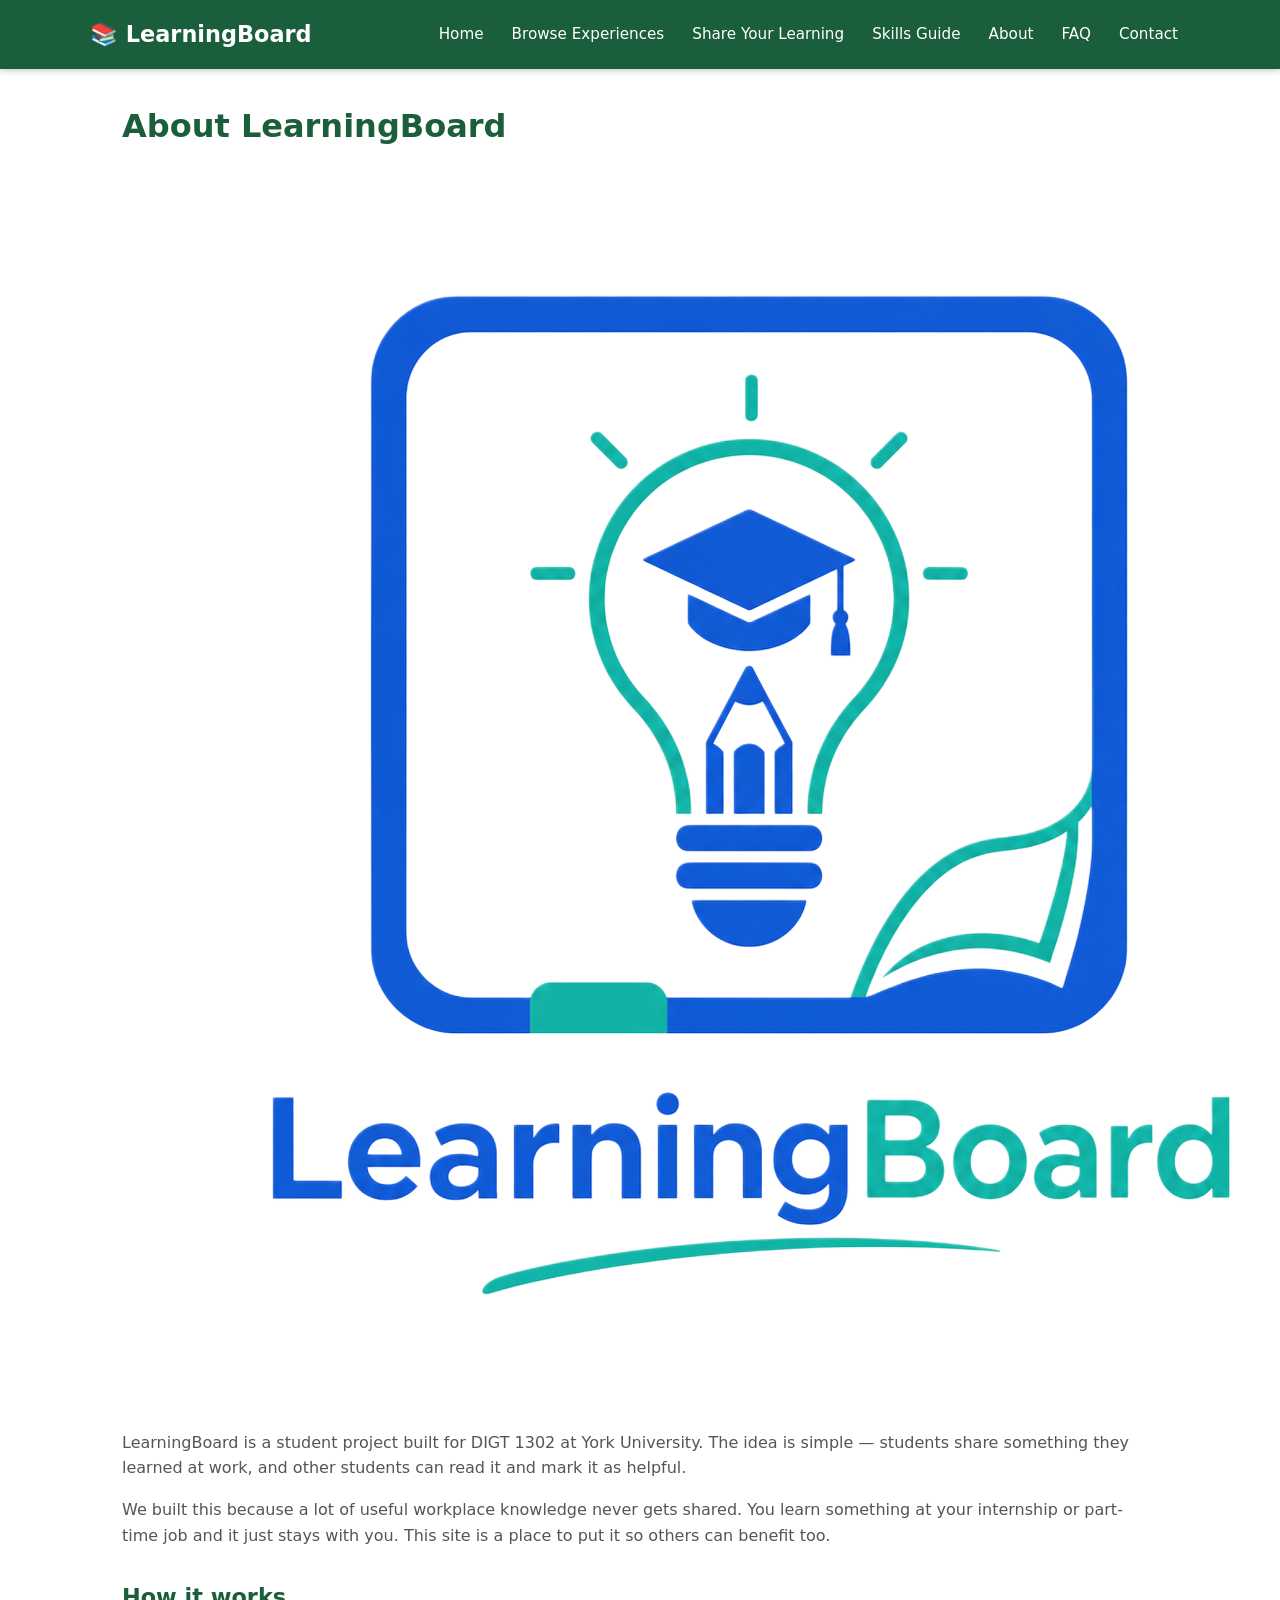
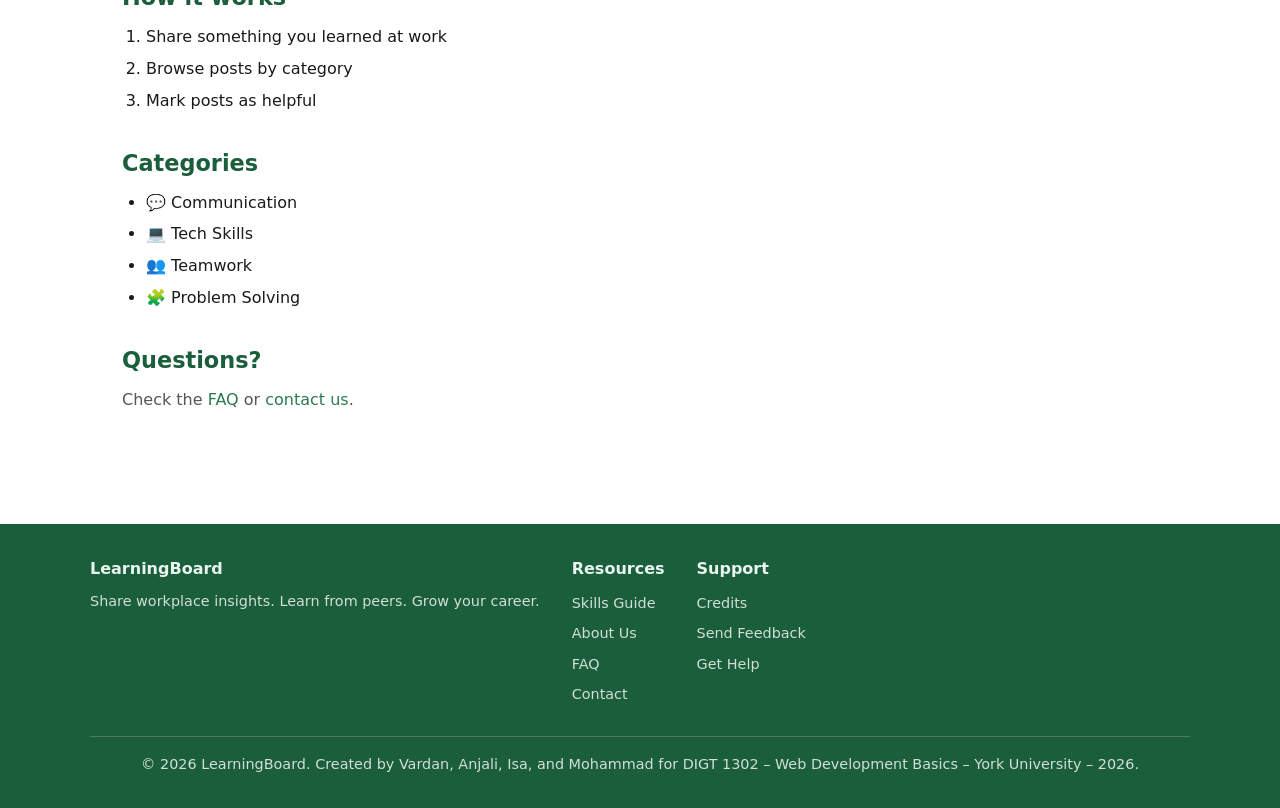
==== about.html @ 2b88654a "Add phase 2 CSS for header, navbar and footer" ====
<!DOCTYPE html>
<html lang="en">
<head>
    <meta charset="UTF-8">
    <meta name="viewport" content="width=device-width, initial-scale=1.0">
    <title>About – LearningBoard</title>
    <meta name="description" content="Learn about LearningBoard, a student project built at York University.">
    <link rel="stylesheet" href="css/styles.css">
</head>
<body>

    <header>
        <div>
            <a href="index.html">📚 LearningBoard</a>

            <button type="button" aria-controls="primary-menu" aria-expanded="false" aria-label="Toggle navigation menu">
                <span></span>
            </button>

            <nav id="primary-menu" aria-label="Main navigation">
                <ul>
                    <li><a href="index.html">Home</a></li>
                    <li><a href="browse.html">Browse Experiences</a></li>
                    <li><a href="share.html">Share Your Learning</a></li>
                    <li><a href="skills-guide.html">Skills Guide</a></li>
                    <li><a href="about.html">About</a></li>
                    <li><a href="faq.html">FAQ</a></li>
                    <li><a href="contact.html">Contact</a></li>
                </ul>
            </nav>
        </div>
    </header>

    <main>

        <section>
            <h1>About LearningBoard</h1>
            <img src="image-files/logo.png" alt="LearningBoard logo">
            <p>LearningBoard is a student project built for DIGT 1302 at York University. The idea is simple — students share something they learned at work, and other students can read it and mark it as helpful.</p>
            <p>We built this because a lot of useful workplace knowledge never gets shared. You learn something at your internship or part-time job and it just stays with you. This site is a place to put it so others can benefit too.</p>
        </section>

        <section>
            <h2>How it works</h2>
            <ol>
                <li>Share something you learned at work</li>
                <li>Browse posts by category</li>
                <li>Mark posts as helpful</li>
            </ol>
        </section>

        <section>
            <h2>Categories</h2>
            <ul>
                <li>💬 Communication</li>
                <li>💻 Tech Skills</li>
                <li>👥 Teamwork</li>
                <li>🧩 Problem Solving</li>
            </ul>
        </section>

        <section>
            <h2>Questions?</h2>
            <p>Check the <a href="faq.html">FAQ</a> or <a href="contact.html">contact us</a>.</p>
        </section>

    </main>

    <footer>
        <div>
            <div>
                <h4>LearningBoard</h4>
                <p>Share workplace insights. Learn from peers. Grow your career.</p>
            </div>
            <div>
                <h4>Resources</h4>
                <ul>
                    <li><a href="skills-guide.html">Skills Guide</a></li>
                    <li><a href="about.html">About Us</a></li>
                    <li><a href="faq.html">FAQ</a></li>
                    <li><a href="contact.html">Contact</a></li>
                </ul>
            </div>
            <div>
                <h4>Support</h4>
                <ul>
                    <li><a href="credits.html">Credits</a></li>
                    <li><a href="contact.html">Send Feedback</a></li>
                    <li><a href="faq.html">Get Help</a></li>
                </ul>
            </div>
        </div>
        <div>
            <p>&copy; 2026 LearningBoard. Created by Vardan, Anjali, Isa, and Mohammad for DIGT 1302 – Web Development Basics – York University – 2026.</p>
        </div>
    </footer>

    <script src="js/script.js"></script>
</body>
</html>
---- css/styles.css ----
/* ============================================
   LearningBoard - Phase 2
   Styles: Header, Navbar, Footer
   Color scheme: Green and White
   ============================================ */

/* ============================================
   Variables
   ============================================ */
:root {
    --green-dark:  #1b5e3b;
    --green-main:  #2d7a4f;
    --green-light: #e8f5ee;
    --white:       #ffffff;
    --text-dark:   #1a1a1a;
    --text-muted:  #555555;
    --max-width:   1100px;
    --gap:         1rem;
}

/* ============================================
   Base Reset
   ============================================ */
*, *::before, *::after {
    box-sizing: border-box;
    margin: 0;
    padding: 0;
}

body {
    font-family: system-ui, -apple-system, sans-serif;
    color: var(--text-dark);
    background-color: var(--white);
    line-height: 1.6;
}

a {
    color: var(--green-main);
    text-decoration: none;
}

a:hover {
    text-decoration: underline;
}

/* ============================================
   Header
   ============================================ */
header {
    background-color: var(--green-dark);
    color: var(--white);
    padding: 1rem 2rem;
    position: sticky;
    top: 0;
    z-index: 100;
    box-shadow: 0 2px 6px rgba(0, 0, 0, 0.2);
}

header > div {
    max-width: var(--max-width);
    margin: 0 auto;
    display: flex;
    align-items: center;
    justify-content: space-between;
    gap: var(--gap);
}

/* Logo */
header > div > a {
    font-size: 1.4rem;
    font-weight: 700;
    color: var(--white);
    text-decoration: none;
    white-space: nowrap;
}

header > div > a:hover {
    color: var(--green-light);
    text-decoration: none;
}

/* ============================================
   Navbar
   ============================================ */
nav#primary-menu ul {
    list-style: none;
    display: flex;
    flex-wrap: wrap;
    gap: 0.25rem;
}

nav#primary-menu ul li a {
    color: var(--white);
    text-decoration: none;
    font-size: 0.95rem;
    padding: 0.4rem 0.75rem;
    border-radius: 4px;
    transition: background-color 0.2s ease;
    display: block;
}

nav#primary-menu ul li a:hover {
    background-color: var(--green-main);
    text-decoration: none;
}

/* Mobile hamburger button */
header button {
    display: none;
    background: none;
    border: 2px solid var(--white);
    color: var(--white);
    padding: 0.3rem 0.6rem;
    border-radius: 4px;
    cursor: pointer;
    font-size: 1.1rem;
}

header button:hover {
    background-color: var(--green-main);
}

/* ============================================
   Main Content
   ============================================ */
main {
    max-width: var(--max-width);
    margin: 0 auto;
    padding: 2rem;
}

main h1 {
    font-size: 2rem;
    color: var(--green-dark);
    margin-bottom: 1rem;
}

main h2 {
    font-size: 1.4rem;
    color: var(--green-dark);
    margin-top: 2rem;
    margin-bottom: 0.5rem;
}

main p {
    color: var(--text-muted);
    margin-bottom: 1rem;
}

main ul,
main ol {
    margin-left: 1.5rem;
    margin-bottom: 1rem;
}

main li {
    margin-bottom: 0.4rem;
}

main section {
    margin-bottom: 2rem;
}

/* ============================================
   Footer
   ============================================ */
footer {
    background-color: var(--green-dark);
    color: var(--white);
    padding: 2rem;
    margin-top: 3rem;
}

footer > div:first-child {
    max-width: var(--max-width);
    margin: 0 auto;
    display: flex;
    flex-wrap: wrap;
    gap: 2rem;
    padding-bottom: 1.5rem;
    border-bottom: 1px solid rgba(255, 255, 255, 0.2);
}

footer h4 {
    font-size: 1rem;
    margin-bottom: 0.5rem;
    color: var(--green-light);
}

footer p {
    font-size: 0.9rem;
    color: rgba(255, 255, 255, 0.8);
}

footer ul {
    list-style: none;
}

footer ul li {
    margin-bottom: 0.3rem;
}

footer ul li a {
    color: rgba(255, 255, 255, 0.8);
    font-size: 0.9rem;
    transition: color 0.2s ease;
}

footer ul li a:hover {
    color: var(--white);
    text-decoration: underline;
}

footer > div:last-child {
    max-width: var(--max-width);
    margin: 1rem auto 0;
    text-align: center;
    font-size: 0.85rem;
    color: rgba(255, 255, 255, 0.6);
}

/* ============================================
   Mobile - Responsive Nav
   ============================================ */
@media (max-width: 768px) {

    header button {
        display: block;
    }

    nav#primary-menu {
        display: none;
        width: 100%;
    }

    nav#primary-menu.open {
        display: block;
    }

    nav#primary-menu ul {
        flex-direction: column;
        gap: 0;
    }

    nav#primary-menu ul li a {
        padding: 0.6rem 0.75rem;
        border-bottom: 1px solid rgba(255, 255, 255, 0.1);
    }

    main {
        padding: 1rem;
    }

    main h1 {
        font-size: 1.5rem;
    }

    footer > div:first-child {
        flex-direction: column;
        gap: 1.5rem;
    }
}
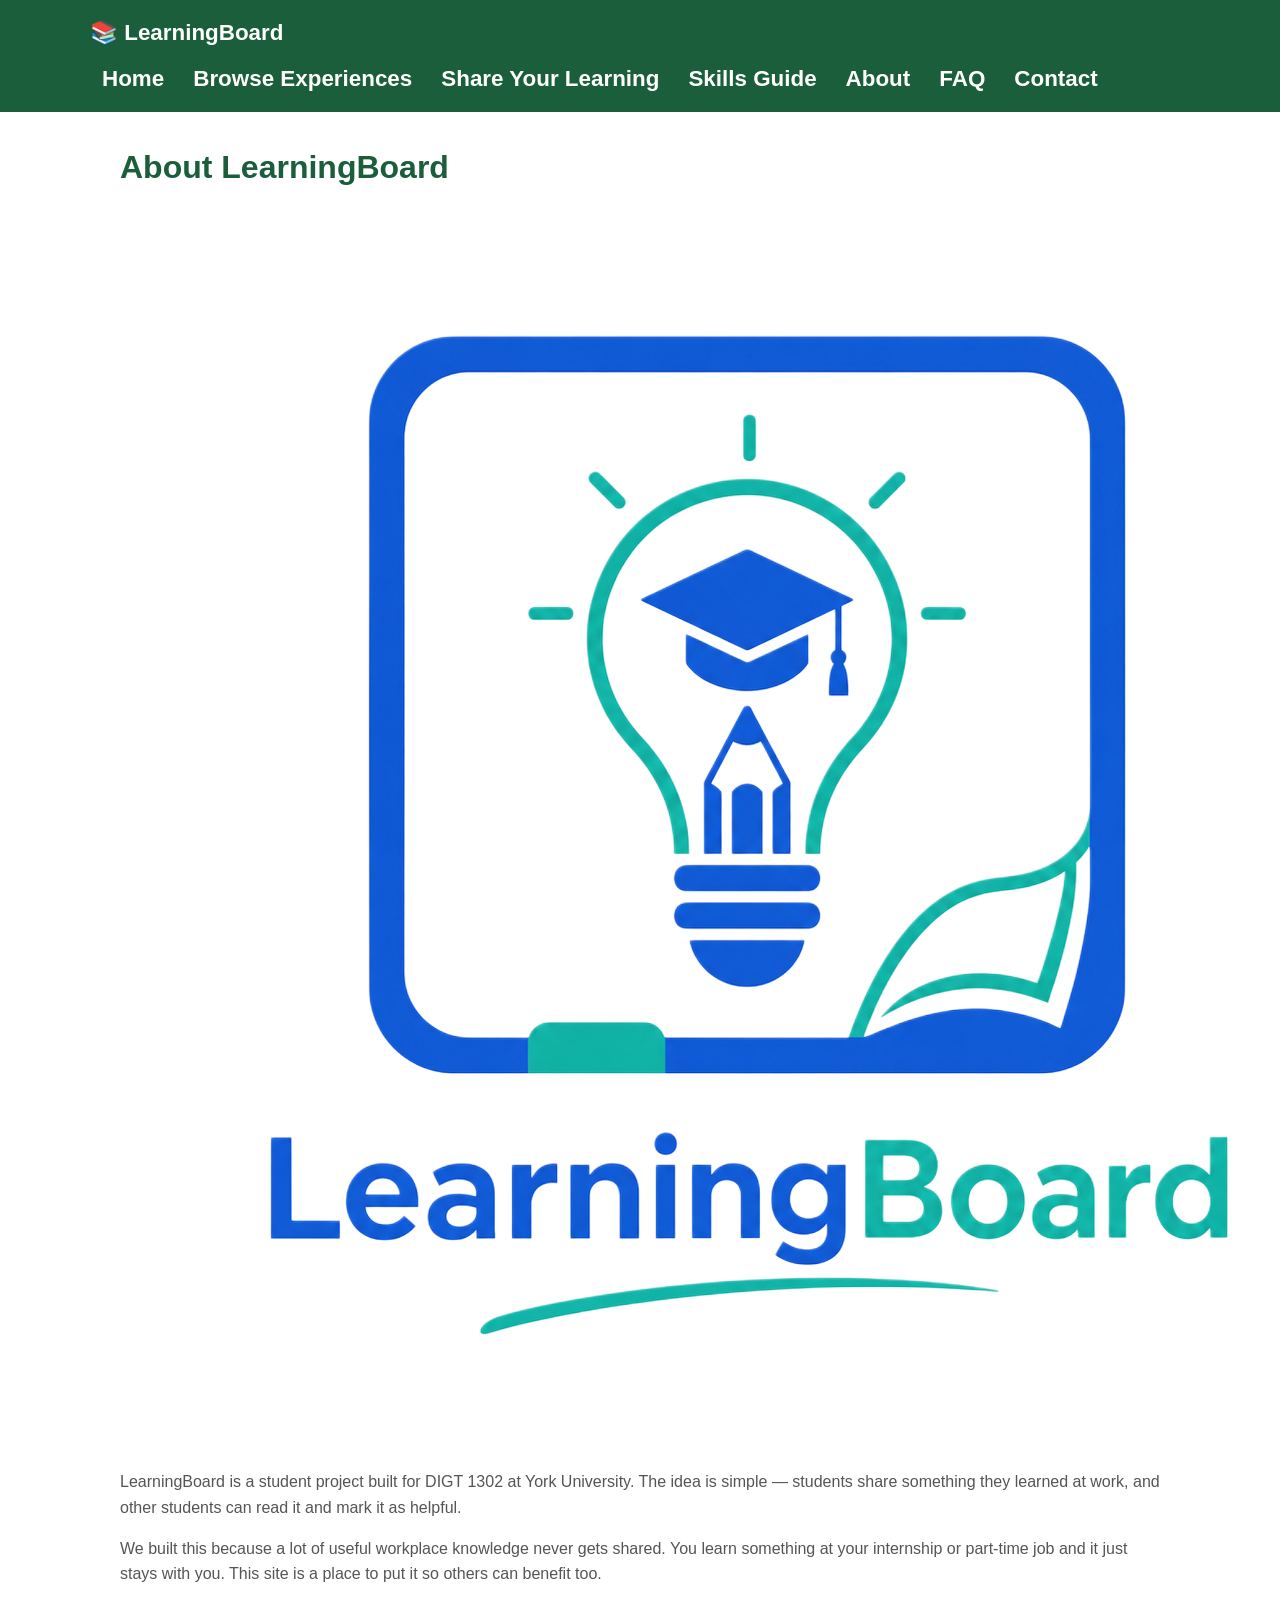
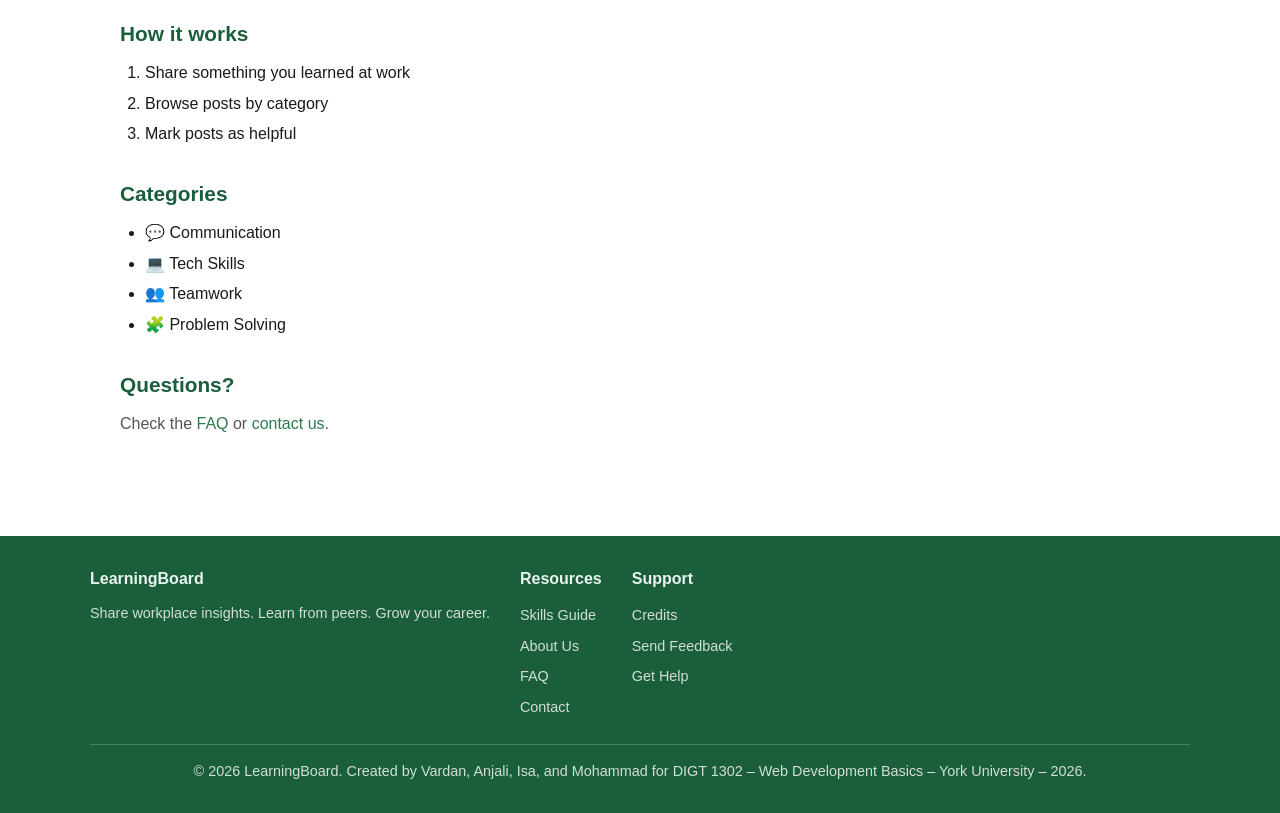
==== commit bdc74255: "footer CSS selectors" ====
--- a/about.html
+++ b/about.html
@@ -67,7 +67,7 @@
     </main>
 
     <footer>
-        <div>
+        <div class="footer-columns">
             <div>
                 <h4>LearningBoard</h4>
                 <p>Share workplace insights. Learn from peers. Grow your career.</p>
@@ -90,7 +90,7 @@
                 </ul>
             </div>
         </div>
-        <div>
+        <div class="footer-bottom">
             <p>&copy; 2026 LearningBoard. Created by Vardan, Anjali, Isa, and Mohammad for DIGT 1302 – Web Development Basics – York University – 2026.</p>
         </div>
     </footer>
--- a/css/styles.css
+++ b/css/styles.css
@@ -1,41 +1,19 @@
-/* ============================================
-   LearningBoard - Phase 2
-   Styles: Header, Navbar, Footer
-   Color scheme: Green and White
-   ============================================ */
-
-/* ============================================
-   Variables
-   ============================================ */
-:root {
-    --green-dark:  #1b5e3b;
-    --green-main:  #2d7a4f;
-    --green-light: #e8f5ee;
-    --white:       #ffffff;
-    --text-dark:   #1a1a1a;
-    --text-muted:  #555555;
-    --max-width:   1100px;
-    --gap:         1rem;
-}
-
-/* ============================================
-   Base Reset
-   ============================================ */
-*, *::before, *::after {
-    box-sizing: border-box;
+/* General reset */
+* {
     margin: 0;
     padding: 0;
+    box-sizing: border-box;
 }
 
 body {
-    font-family: system-ui, -apple-system, sans-serif;
-    color: var(--text-dark);
-    background-color: var(--white);
+    font-family: Arial, sans-serif;
+    background-color: white;
+    color: #1a1a1a;
     line-height: 1.6;
 }
 
 a {
-    color: var(--green-main);
+    color: #2d7a4f;
     text-decoration: none;
 }
 
@@ -43,148 +21,129 @@
     text-decoration: underline;
 }
 
-/* ============================================
-   Header
-   ============================================ */
+/* Header */
 header {
-    background-color: var(--green-dark);
-    color: var(--white);
-    padding: 1rem 2rem;
-    position: sticky;
-    top: 0;
-    z-index: 100;
-    box-shadow: 0 2px 6px rgba(0, 0, 0, 0.2);
+    background-color: #1b5e3b;
+    color: white;
+    padding: 15px 30px;
 }
 
 header > div {
-    max-width: var(--max-width);
+    max-width: 1100px;
     margin: 0 auto;
     display: flex;
     align-items: center;
     justify-content: space-between;
-    gap: var(--gap);
-}
-
-/* Logo */
-header > div > a {
+    flex-wrap: wrap;
+    gap: 10px;
+}
+
+header a:first-child {
     font-size: 1.4rem;
-    font-weight: 700;
-    color: var(--white);
-    text-decoration: none;
-    white-space: nowrap;
-}
-
-header > div > a:hover {
-    color: var(--green-light);
-    text-decoration: none;
-}
-
-/* ============================================
-   Navbar
-   ============================================ */
+    font-weight: bold;
+    color: white;
+    text-decoration: none;
+}
+
+header a:first-child:hover {
+    color: #e8f5ee;
+}
+
+/* Navigation */
 nav#primary-menu ul {
     list-style: none;
     display: flex;
     flex-wrap: wrap;
-    gap: 0.25rem;
+    gap: 5px;
 }
 
 nav#primary-menu ul li a {
-    color: var(--white);
-    text-decoration: none;
-    font-size: 0.95rem;
-    padding: 0.4rem 0.75rem;
+    color: white;
+    text-decoration: none;
+    padding: 6px 12px;
     border-radius: 4px;
-    transition: background-color 0.2s ease;
-    display: block;
 }
 
 nav#primary-menu ul li a:hover {
-    background-color: var(--green-main);
-    text-decoration: none;
-}
-
-/* Mobile hamburger button */
+    background-color: #2d7a4f;
+    text-decoration: none;
+}
+
+/* Mobile menu button */
 header button {
     display: none;
     background: none;
-    border: 2px solid var(--white);
-    color: var(--white);
-    padding: 0.3rem 0.6rem;
+    border: 2px solid white;
+    color: white;
+    padding: 5px 10px;
     border-radius: 4px;
     cursor: pointer;
-    font-size: 1.1rem;
+    font-size: 1rem;
 }
 
 header button:hover {
-    background-color: var(--green-main);
-}
-
-/* ============================================
-   Main Content
-   ============================================ */
+    background-color: #2d7a4f;
+}
+
+/* Main content */
 main {
-    max-width: var(--max-width);
+    max-width: 1100px;
     margin: 0 auto;
-    padding: 2rem;
+    padding: 30px;
 }
 
 main h1 {
     font-size: 2rem;
-    color: var(--green-dark);
-    margin-bottom: 1rem;
+    color: #1b5e3b;
+    margin-bottom: 15px;
 }
 
 main h2 {
-    font-size: 1.4rem;
-    color: var(--green-dark);
-    margin-top: 2rem;
-    margin-bottom: 0.5rem;
+    font-size: 1.3rem;
+    color: #1b5e3b;
+    margin-top: 25px;
+    margin-bottom: 10px;
 }
 
 main p {
-    color: var(--text-muted);
-    margin-bottom: 1rem;
-}
-
-main ul,
-main ol {
-    margin-left: 1.5rem;
-    margin-bottom: 1rem;
+    color: #555;
+    margin-bottom: 15px;
+}
+
+main ul, main ol {
+    margin-left: 25px;
+    margin-bottom: 15px;
 }
 
 main li {
-    margin-bottom: 0.4rem;
+    margin-bottom: 5px;
 }
 
 main section {
-    margin-bottom: 2rem;
-}
-
-/* ============================================
-   Footer
-   ============================================ */
+    margin-bottom: 30px;
+}
+
+/* Footer */
 footer {
-    background-color: var(--green-dark);
-    color: var(--white);
-    padding: 2rem;
-    margin-top: 3rem;
-}
-
-footer > div:first-child {
-    max-width: var(--max-width);
+    background-color: #1b5e3b;
+    color: white;
+    padding: 30px;
+    margin-top: 40px;
+}
+
+.footer-columns {
+    max-width: 1100px;
     margin: 0 auto;
     display: flex;
     flex-wrap: wrap;
-    gap: 2rem;
-    padding-bottom: 1.5rem;
+    gap: 30px;
+    padding-bottom: 20px;
     border-bottom: 1px solid rgba(255, 255, 255, 0.2);
 }
 
 footer h4 {
-    font-size: 1rem;
-    margin-bottom: 0.5rem;
-    color: var(--green-light);
+    margin-bottom: 10px;
+    color: #e8f5ee;
 }
 
 footer p {
@@ -197,31 +156,28 @@
 }
 
 footer ul li {
-    margin-bottom: 0.3rem;
+    margin-bottom: 5px;
 }
 
 footer ul li a {
     color: rgba(255, 255, 255, 0.8);
     font-size: 0.9rem;
-    transition: color 0.2s ease;
 }
 
 footer ul li a:hover {
-    color: var(--white);
+    color: white;
     text-decoration: underline;
 }
 
-footer > div:last-child {
-    max-width: var(--max-width);
-    margin: 1rem auto 0;
+.footer-bottom {
+    max-width: 1100px;
+    margin: 15px auto 0;
     text-align: center;
     font-size: 0.85rem;
     color: rgba(255, 255, 255, 0.6);
 }
 
-/* ============================================
-   Mobile - Responsive Nav
-   ============================================ */
+/* Mobile responsive */
 @media (max-width: 768px) {
 
     header button {
@@ -243,20 +199,21 @@
     }
 
     nav#primary-menu ul li a {
-        padding: 0.6rem 0.75rem;
+        display: block;
+        padding: 8px 12px;
         border-bottom: 1px solid rgba(255, 255, 255, 0.1);
     }
 
     main {
-        padding: 1rem;
+        padding: 15px;
     }
 
     main h1 {
         font-size: 1.5rem;
     }
 
-    footer > div:first-child {
+    .footer-columns {
         flex-direction: column;
-        gap: 1.5rem;
-    }
-}
+        gap: 20px;
+    }
+}
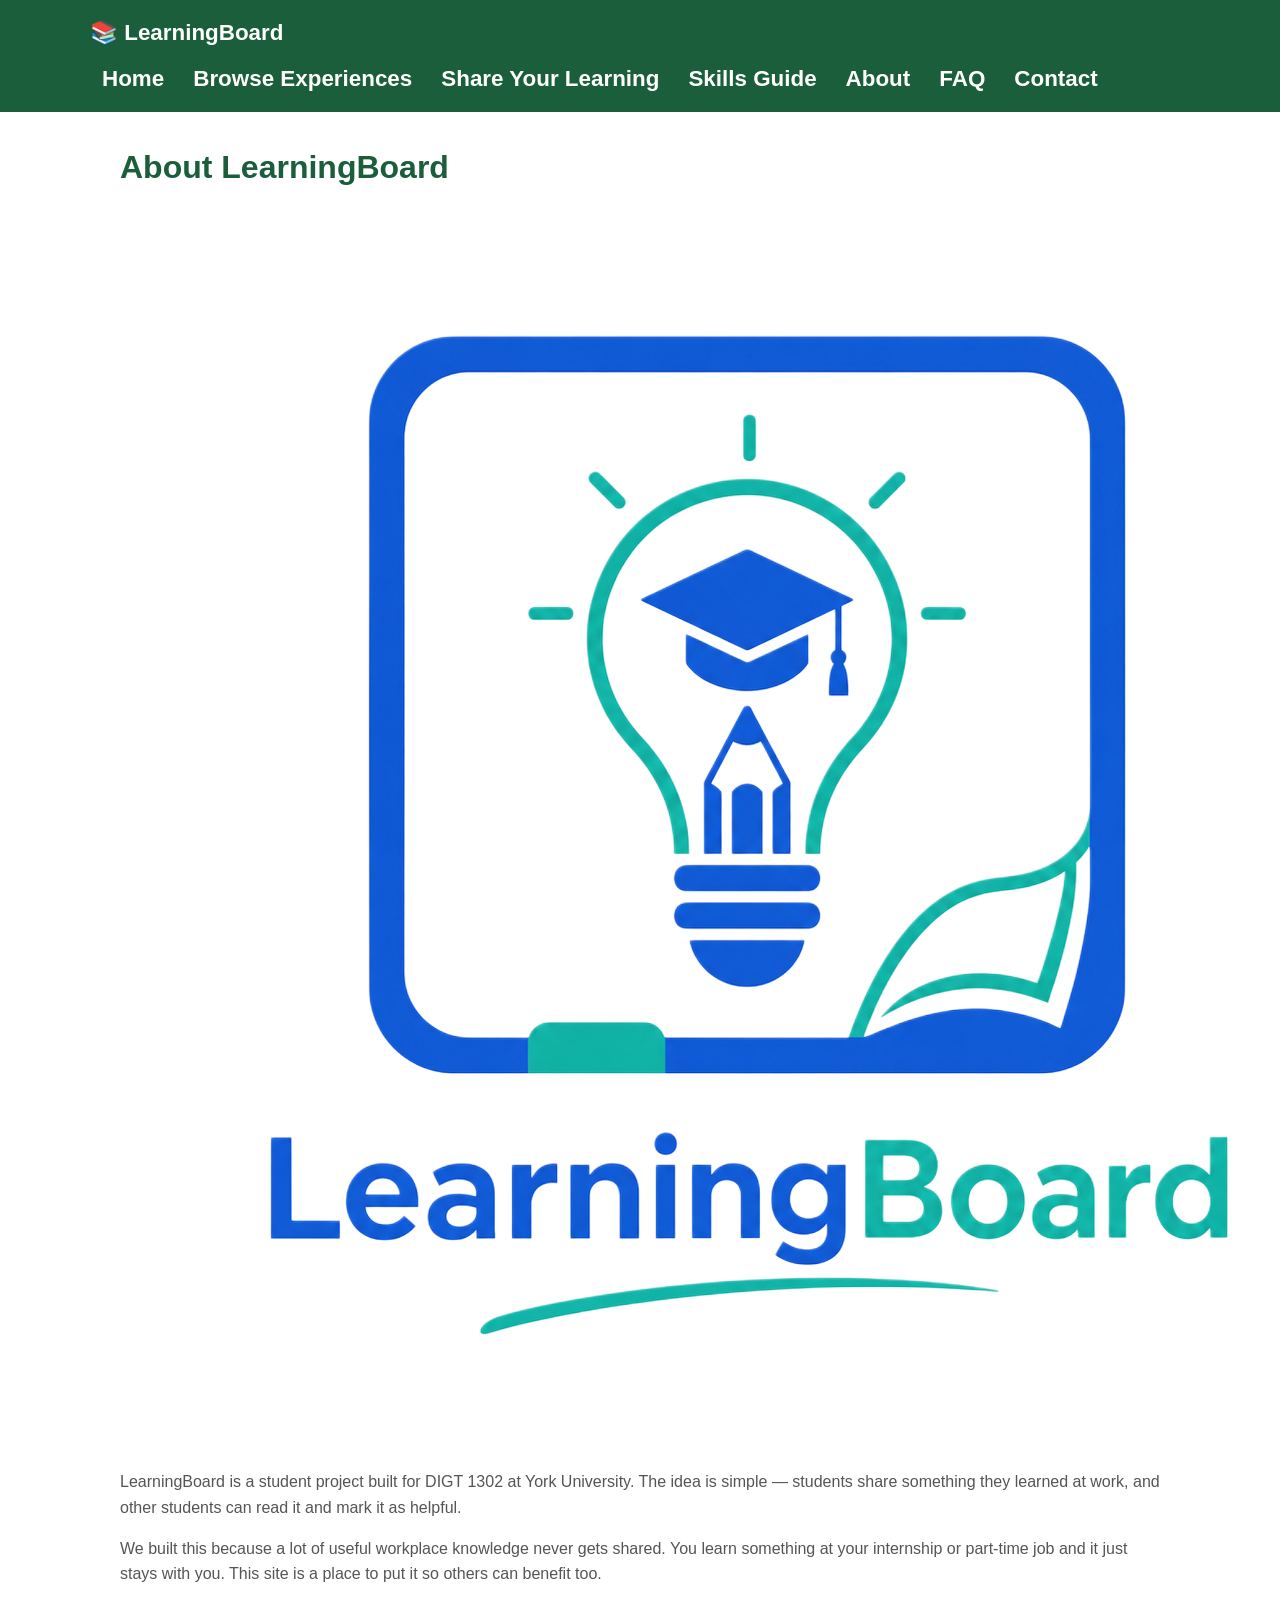
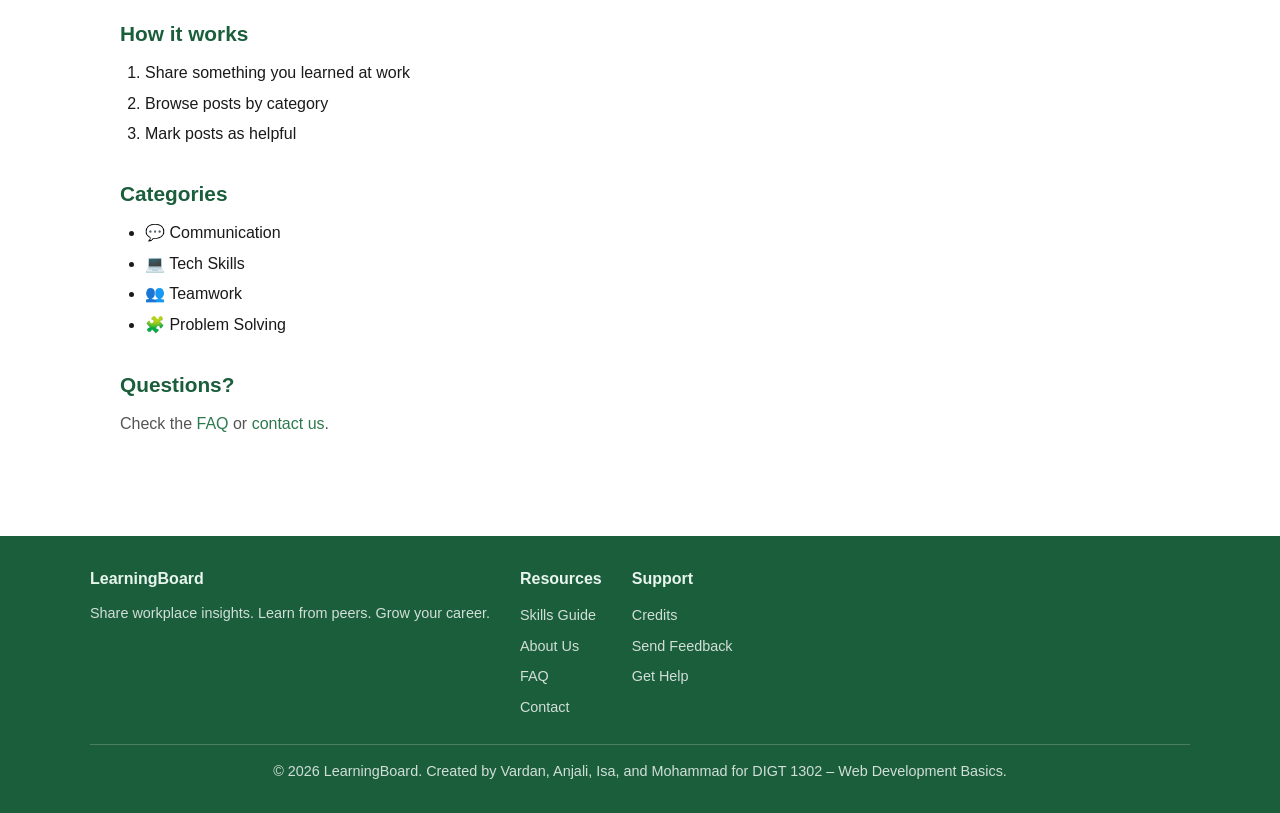
==== commit ffb51a7c: "Update footer structure on all pages to use CSS classes" ====
--- a/about.html
+++ b/about.html
@@ -91,7 +91,7 @@
             </div>
         </div>
         <div class="footer-bottom">
-            <p>&copy; 2026 LearningBoard. Created by Vardan, Anjali, Isa, and Mohammad for DIGT 1302 – Web Development Basics – York University – 2026.</p>
+            <p>&copy; 2026 LearningBoard. Created by Vardan, Anjali, Isa, and Mohammad for DIGT 1302 – Web Development Basics.</p>
         </div>
     </footer>
 
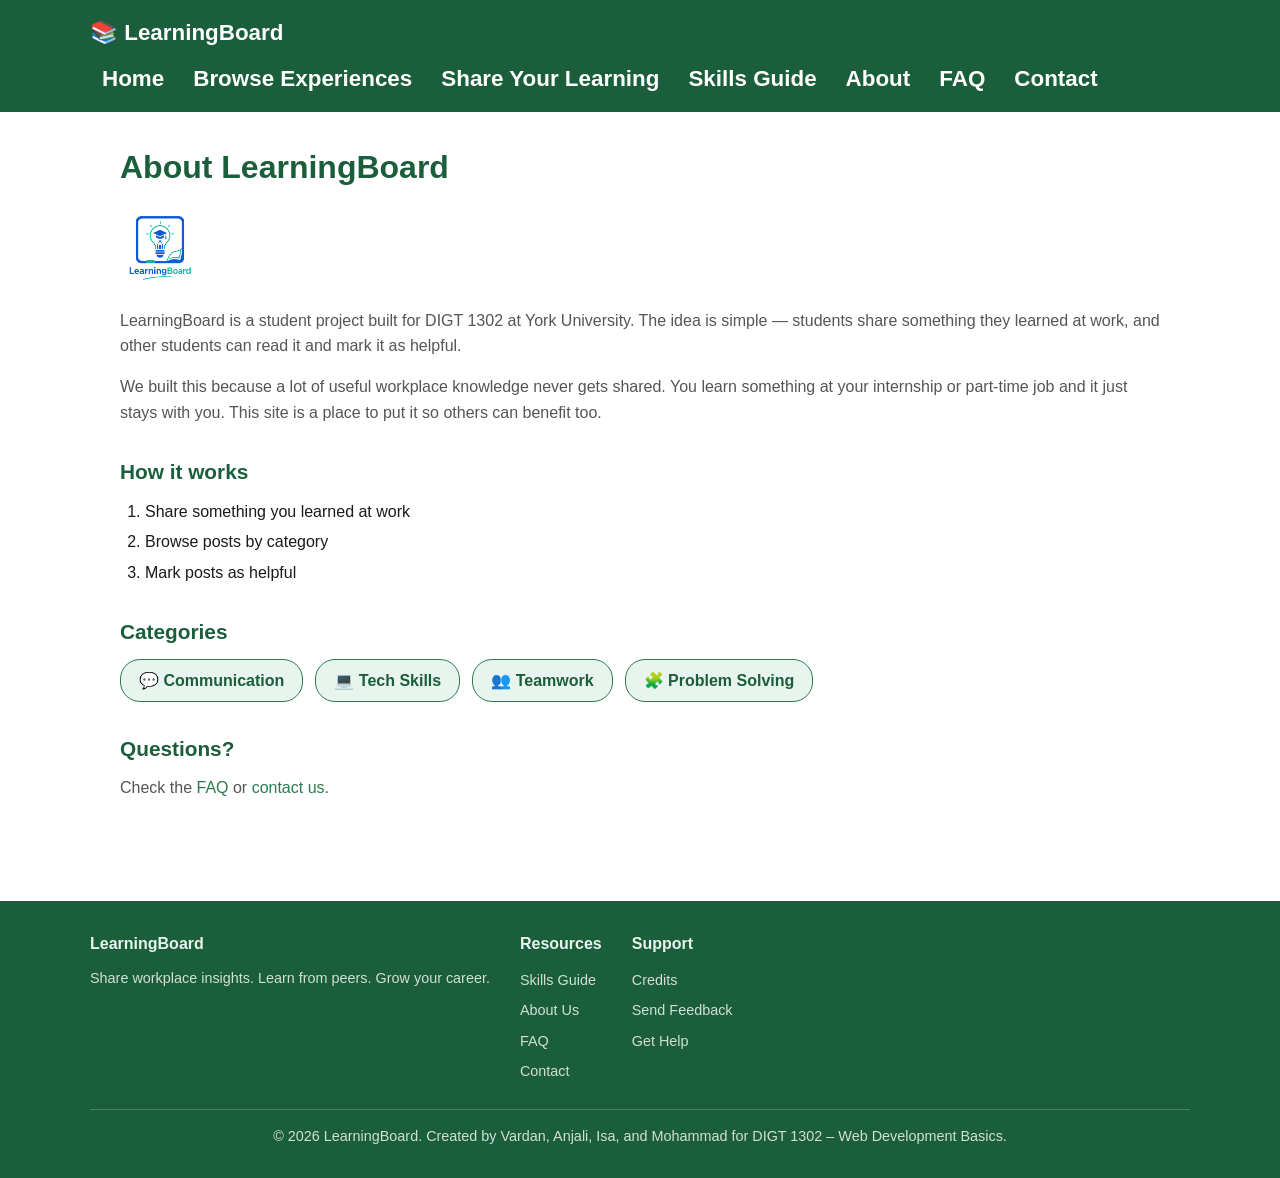
==== commit 8238f004: "Phase 2: form styling, skills guide layout, about page, README update - Add button, form, fieldset, " ====
--- a/about.html
+++ b/about.html
@@ -35,7 +35,7 @@
 
         <section>
             <h1>About LearningBoard</h1>
-            <img src="image-files/logo.png" alt="LearningBoard logo">
+            <img src="image-files/logo.png" alt="LearningBoard logo" class="about-logo">
             <p>LearningBoard is a student project built for DIGT 1302 at York University. The idea is simple — students share something they learned at work, and other students can read it and mark it as helpful.</p>
             <p>We built this because a lot of useful workplace knowledge never gets shared. You learn something at your internship or part-time job and it just stays with you. This site is a place to put it so others can benefit too.</p>
         </section>
@@ -51,7 +51,7 @@
 
         <section>
             <h2>Categories</h2>
-            <ul>
+            <ul class="about-categories">
                 <li>💬 Communication</li>
                 <li>💻 Tech Skills</li>
                 <li>👥 Teamwork</li>
--- a/css/styles.css
+++ b/css/styles.css
@@ -177,6 +177,283 @@
     color: rgba(255, 255, 255, 0.6);
 }
 
+/* ===== BUTTONS ===== */
+.btn-primary {
+    display: inline-block;
+    background-color: #1b5e3b;
+    color: #fff;
+    border: none;
+    padding: 12px 28px;
+    border-radius: 5px;
+    font-size: 1rem;
+    font-family: Arial, sans-serif;
+    font-weight: bold;
+    cursor: pointer;
+    text-decoration: none;
+    transition: background-color 0.2s;
+}
+
+.btn-primary:hover {
+    background-color: #2d7a4f;
+    color: #fff;
+    text-decoration: none;
+}
+
+.btn-secondary {
+    display: inline-block;
+    background-color: #fff;
+    color: #1b5e3b;
+    border: 2px solid #1b5e3b;
+    padding: 10px 26px;
+    border-radius: 5px;
+    font-size: 1rem;
+    font-family: Arial, sans-serif;
+    font-weight: bold;
+    cursor: pointer;
+    text-decoration: none;
+    transition: background-color 0.2s, color 0.2s;
+}
+
+.btn-secondary:hover {
+    background-color: #1b5e3b;
+    color: #fff;
+    text-decoration: none;
+}
+
+/* ===== FORMS ===== */
+fieldset {
+    border: 1px solid #c8dfd0;
+    border-radius: 8px;
+    padding: 20px 25px;
+    margin-bottom: 25px;
+}
+
+legend {
+    font-weight: bold;
+    color: #1b5e3b;
+    padding: 0 8px;
+    font-size: 1rem;
+}
+
+.form-group {
+    margin-bottom: 18px;
+}
+
+.form-group label {
+    display: block;
+    font-weight: bold;
+    color: #1a1a1a;
+    margin-bottom: 6px;
+    font-size: 0.95rem;
+}
+
+.form-group label span[aria-hidden] {
+    color: #c0392b;
+}
+
+.form-group input[type="text"],
+.form-group input[type="email"],
+.form-group input[type="tel"],
+.form-group input[type="number"],
+.form-group textarea,
+.form-group select {
+    width: 100%;
+    padding: 10px 12px;
+    border: 1px solid #ccc;
+    border-radius: 4px;
+    font-size: 1rem;
+    font-family: Arial, sans-serif;
+    color: #1a1a1a;
+    background-color: #fff;
+    box-sizing: border-box;
+    transition: border-color 0.2s, box-shadow 0.2s;
+}
+
+.form-group input:focus,
+.form-group textarea:focus,
+.form-group select:focus {
+    outline: none;
+    border-color: #2d7a4f;
+    box-shadow: 0 0 0 3px rgba(45, 122, 79, 0.15);
+}
+
+.form-group small {
+    display: block;
+    color: #777;
+    font-size: 0.82rem;
+    margin-top: 4px;
+}
+
+.radio-group {
+    display: flex;
+    flex-direction: column;
+    gap: 10px;
+    margin-top: 8px;
+}
+
+.radio-option {
+    display: flex;
+    align-items: center;
+    gap: 10px;
+}
+
+.radio-option input[type="radio"] {
+    accent-color: #1b5e3b;
+    width: 16px;
+    height: 16px;
+    flex-shrink: 0;
+}
+
+.radio-option label {
+    font-weight: normal;
+    margin-bottom: 0;
+    cursor: pointer;
+}
+
+.checkbox-group {
+    display: flex;
+    align-items: flex-start;
+    gap: 10px;
+}
+
+.checkbox-group input[type="checkbox"] {
+    accent-color: #1b5e3b;
+    width: 16px;
+    height: 16px;
+    margin-top: 3px;
+    flex-shrink: 0;
+}
+
+.checkbox-group label {
+    font-weight: normal;
+    cursor: pointer;
+}
+
+.form-actions {
+    display: flex;
+    gap: 12px;
+    flex-wrap: wrap;
+    align-items: center;
+    margin-top: 5px;
+    margin-bottom: 15px;
+}
+
+/* ===== ABOUT PAGE ===== */
+.about-logo {
+    display: block;
+    width: 80px;
+    height: 80px;
+    margin-bottom: 20px;
+    border-radius: 8px;
+}
+
+.about-categories {
+    list-style: none;
+    margin-left: 0;
+    display: flex;
+    flex-wrap: wrap;
+    gap: 12px;
+    padding: 0;
+}
+
+.about-categories li {
+    background-color: #e8f5ee;
+    color: #1b5e3b;
+    padding: 8px 18px;
+    border-radius: 20px;
+    font-weight: bold;
+    border: 1px solid #2d7a4f;
+    margin-bottom: 0;
+}
+
+/* ===== SKILLS GUIDE ===== */
+.skills-layout {
+    display: flex;
+    gap: 40px;
+    align-items: flex-start;
+    margin-top: 30px;
+}
+
+.skills-nav {
+    width: 190px;
+    flex-shrink: 0;
+    position: sticky;
+    top: 20px;
+    background-color: #e8f5ee;
+    border-radius: 8px;
+    padding: 18px;
+}
+
+.skills-nav h2 {
+    font-size: 0.85rem;
+    color: #1b5e3b;
+    margin-top: 0;
+    margin-bottom: 12px;
+    text-transform: uppercase;
+    letter-spacing: 0.05em;
+}
+
+.skills-nav ul {
+    list-style: none;
+    margin-left: 0;
+    padding: 0;
+}
+
+.skills-nav ul li {
+    margin-bottom: 8px;
+}
+
+.skills-nav ul li a {
+    color: #2d7a4f;
+    font-size: 0.9rem;
+    text-decoration: none;
+}
+
+.skills-nav ul li a:hover {
+    color: #1b5e3b;
+    text-decoration: underline;
+}
+
+.skills-content {
+    flex: 1;
+    min-width: 0;
+}
+
+.skill-section {
+    border-top: 2px solid #e8f5ee;
+    padding-top: 25px;
+    margin-bottom: 40px;
+}
+
+.skill-section h2 {
+    color: #1b5e3b;
+    font-size: 1.4rem;
+    margin-top: 0;
+    margin-bottom: 15px;
+}
+
+.skill-section h3 {
+    color: #2d7a4f;
+    font-size: 0.82rem;
+    text-transform: uppercase;
+    letter-spacing: 0.05em;
+    margin-top: 16px;
+    margin-bottom: 5px;
+}
+
+/* ===== ASIDE CALLOUT ===== */
+main aside {
+    background-color: #e8f5ee;
+    border-left: 4px solid #1b5e3b;
+    border-radius: 4px;
+    padding: 20px 25px;
+    margin-top: 30px;
+}
+
+main aside h2 {
+    margin-top: 0;
+}
+
 /* Mobile responsive */
 @media (max-width: 768px) {
 
@@ -216,4 +493,24 @@
         flex-direction: column;
         gap: 20px;
     }
-}
+
+    .skills-layout {
+        flex-direction: column;
+    }
+
+    .skills-nav {
+        width: 100%;
+        position: static;
+    }
+
+    .form-actions {
+        flex-direction: column;
+    }
+
+    .btn-primary,
+    .btn-secondary {
+        width: 100%;
+        text-align: center;
+        box-sizing: border-box;
+    }
+}
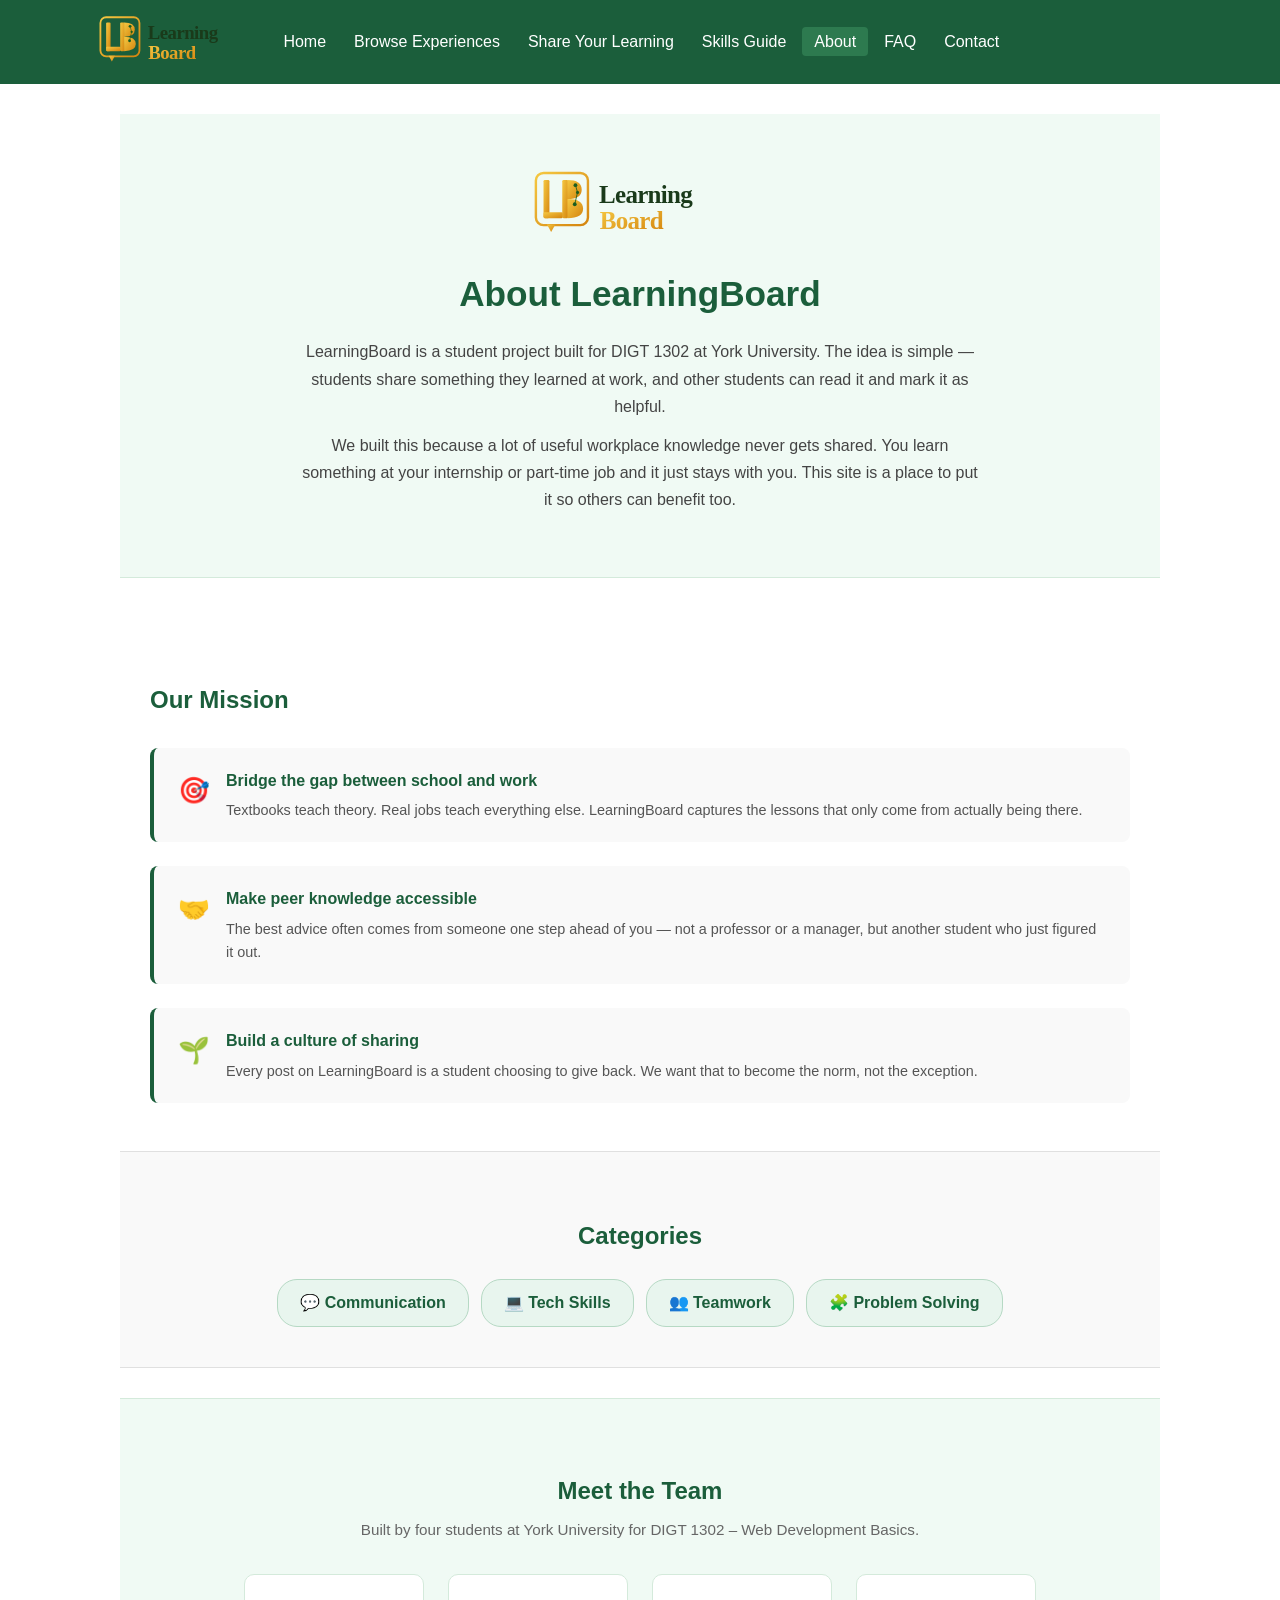
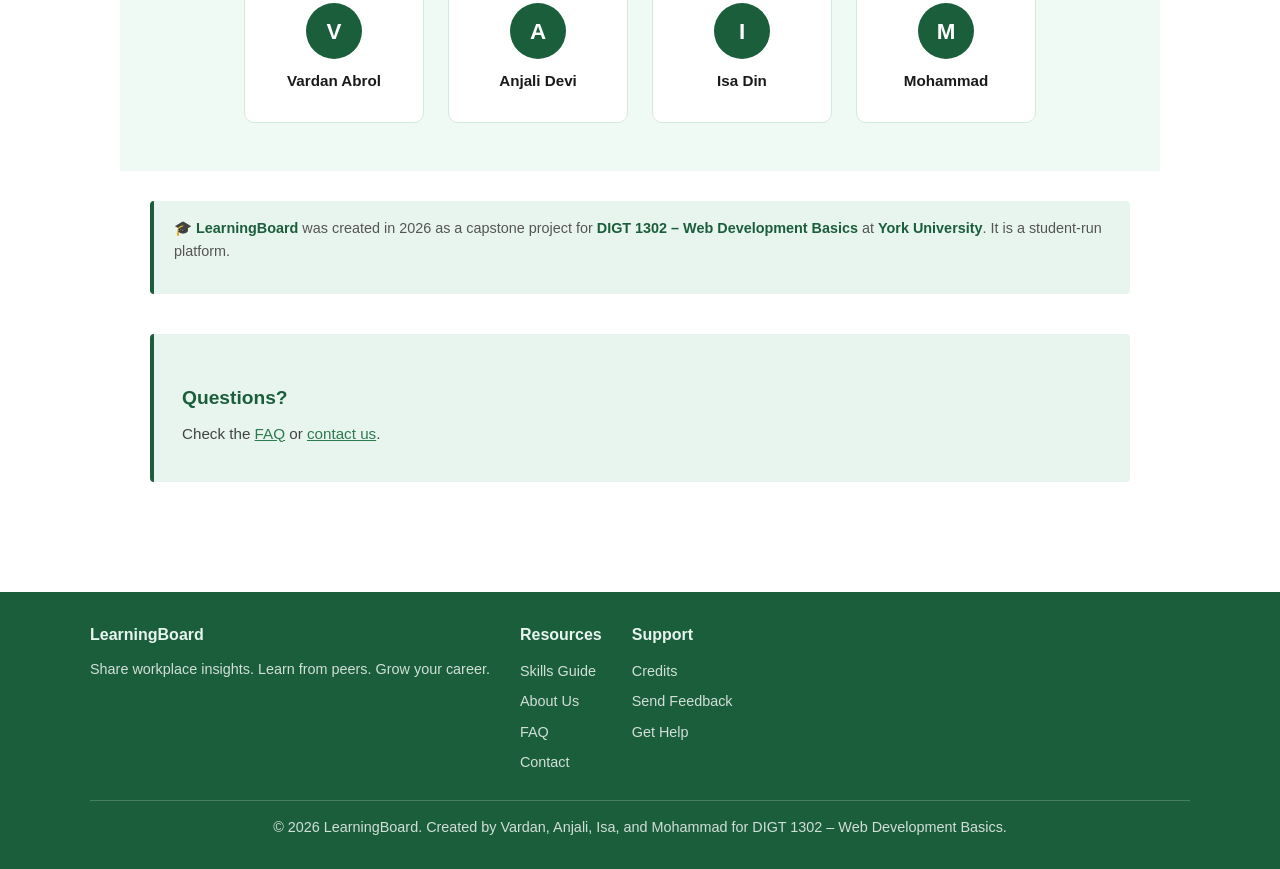
==== commit 63351894: "phase-2 styling for index, about, faq pages" ====
--- a/about.html
+++ b/about.html
@@ -6,15 +6,19 @@
     <title>About – LearningBoard</title>
     <meta name="description" content="Learn about LearningBoard, a student project built at York University.">
     <link rel="stylesheet" href="css/styles.css">
+    <link rel="stylesheet" href="css/about.css">
+    <link rel="stylesheet" href="https://cdn.jsdelivr.net/npm/bootstrap-icons@1.11.3/font/bootstrap-icons.min.css">
 </head>
 <body>
 
     <header>
         <div>
-            <a href="index.html">📚 LearningBoard</a>
+            <a href="index.html">
+                <img src="image-files/logo.svg" alt="LearningBoard logo" width="200" height="100">
+            </a>
 
             <button type="button" aria-controls="primary-menu" aria-expanded="false" aria-label="Toggle navigation menu">
-                <span></span>
+                <i class="bi bi-list"></i>
             </button>
 
             <nav id="primary-menu" aria-label="Main navigation">
@@ -23,7 +27,7 @@
                     <li><a href="browse.html">Browse Experiences</a></li>
                     <li><a href="share.html">Share Your Learning</a></li>
                     <li><a href="skills-guide.html">Skills Guide</a></li>
-                    <li><a href="about.html">About</a></li>
+                    <li><a href="about.html" aria-current="page">About</a></li>
                     <li><a href="faq.html">FAQ</a></li>
                     <li><a href="contact.html">Contact</a></li>
                 </ul>
@@ -33,25 +37,43 @@
 
     <main>
 
-        <section>
+        <section class="page-hero">
+            <img src="image-files/logo.svg" alt="LearningBoard logo" class="hero-logo">
             <h1>About LearningBoard</h1>
-            <img src="image-files/logo.png" alt="LearningBoard logo" class="about-logo">
             <p>LearningBoard is a student project built for DIGT 1302 at York University. The idea is simple — students share something they learned at work, and other students can read it and mark it as helpful.</p>
             <p>We built this because a lot of useful workplace knowledge never gets shared. You learn something at your internship or part-time job and it just stays with you. This site is a place to put it so others can benefit too.</p>
         </section>
 
-        <section>
-            <h2>How it works</h2>
-            <ol>
-                <li>Share something you learned at work</li>
-                <li>Browse posts by category</li>
-                <li>Mark posts as helpful</li>
-            </ol>
+        <section class="mission-section">
+            <h2>Our Mission</h2>
+            <ul class="mission-list">
+                <li>
+                    <span class="mission-icon">🎯</span>
+                    <div>
+                        <strong>Bridge the gap between school and work</strong>
+                        <p>Textbooks teach theory. Real jobs teach everything else. LearningBoard captures the lessons that only come from actually being there.</p>
+                    </div>
+                </li>
+                <li>
+                    <span class="mission-icon">🤝</span>
+                    <div>
+                        <strong>Make peer knowledge accessible</strong>
+                        <p>The best advice often comes from someone one step ahead of you — not a professor or a manager, but another student who just figured it out.</p>
+                    </div>
+                </li>
+                <li>
+                    <span class="mission-icon">🌱</span>
+                    <div>
+                        <strong>Build a culture of sharing</strong>
+                        <p>Every post on LearningBoard is a student choosing to give back. We want that to become the norm, not the exception.</p>
+                    </div>
+                </li>
+            </ul>
         </section>
 
-        <section>
+        <section class="categories-section">
             <h2>Categories</h2>
-            <ul class="about-categories">
+            <ul class="category-pills">
                 <li>💬 Communication</li>
                 <li>💻 Tech Skills</li>
                 <li>👥 Teamwork</li>
@@ -59,9 +81,40 @@
             </ul>
         </section>
 
-        <section>
-            <h2>Questions?</h2>
-            <p>Check the <a href="faq.html">FAQ</a> or <a href="contact.html">contact us</a>.</p>
+        <section class="team-section">
+            <h2>Meet the Team</h2>
+            <p class="team-intro">Built by four students at York University for DIGT 1302 – Web Development Basics.</p>
+            <div class="team-grid">
+                <div class="member-card">
+                    <div class="avatar avatar-large">V</div>
+                    <h3>Vardan Abrol</h3>
+                </div>
+                <div class="member-card">
+                    <div class="avatar avatar-large">A</div>
+                    <h3>Anjali Devi</h3>
+                </div>
+                <div class="member-card">
+                    <div class="avatar avatar-large">I</div>
+                    <h3>Isa Din</h3>
+                </div>
+                <div class="member-card">
+                    <div class="avatar avatar-large">M</div>
+                    <h3>Mohammad</h3>
+                </div>
+            </div>
+        </section>
+
+        <section class="university-note">
+            <div class="university-callout">
+                <p>🎓 <strong>LearningBoard</strong> was created in 2026 as a capstone project for <strong>DIGT 1302 – Web Development Basics</strong> at <strong>York University</strong>. It is a student-run platform.</p>
+            </div>
+        </section>
+
+        <section class="cta-banner">
+            <div class="cta-banner-inner">
+                <h2>Questions?</h2>
+                <p>Check the <a href="faq.html">FAQ</a> or <a href="contact.html">contact us</a>.</p>
+            </div>
         </section>
 
     </main>
--- a/css/styles.css
+++ b/css/styles.css
@@ -1,4 +1,4 @@
-/* General reset */
+
 * {
     margin: 0;
     padding: 0;
@@ -17,15 +17,16 @@
     text-decoration: none;
 }
 
+
 a:hover {
     text-decoration: underline;
 }
 
-/* Header */
+
 header {
     background-color: #1b5e3b;
     color: white;
-    padding: 15px 30px;
+    padding: 12px 30px;
 }
 
 header > div {
@@ -33,28 +34,40 @@
     margin: 0 auto;
     display: flex;
     align-items: center;
-    justify-content: space-between;
-    flex-wrap: wrap;
-    gap: 10px;
-}
-
-header a:first-child {
+    justify-content: flex-start;
+    gap: 4px;
+}
+
+
+header > div > a img {
+    height: 60px;
+    width: auto;
+}
+
+header > div > a {
+    display: flex;
+    align-items: center;
+    gap: 8px;
+    text-decoration: none;
+    flex-shrink: 0;
+    color: white;
     font-size: 1.4rem;
     font-weight: bold;
-    color: white;
+}
+
+header > div > a:hover {
+    opacity: 0.9;
     text-decoration: none;
-}
-
-header a:first-child:hover {
     color: #e8f5ee;
 }
 
-/* Navigation */
+
 nav#primary-menu ul {
     list-style: none;
     display: flex;
+    align-items: center;
     flex-wrap: wrap;
-    gap: 5px;
+    gap: 4px;
 }
 
 nav#primary-menu ul li a {
@@ -62,30 +75,224 @@
     text-decoration: none;
     padding: 6px 12px;
     border-radius: 4px;
-}
-
-nav#primary-menu ul li a:hover {
+    white-space: nowrap;
+}
+
+nav#primary-menu ul li a:hover,
+nav#primary-menu ul li a[aria-current="page"] {
     background-color: #2d7a4f;
     text-decoration: none;
 }
 
-/* Mobile menu button */
 header button {
     display: none;
     background: none;
-    border: 2px solid white;
+    border: none;
     color: white;
-    padding: 5px 10px;
-    border-radius: 4px;
+    padding: 5px 8px;
     cursor: pointer;
-    font-size: 1rem;
+    font-size: 1.5rem;
+    line-height: 1;
 }
 
 header button:hover {
     background-color: #2d7a4f;
 }
 
-/* Main content */
+
+.cta-banner {
+    max-width: 1100px;
+    margin: 0 auto 40px;
+    padding: 0 30px;
+}
+
+.cta-banner-inner {
+    background-color: #e8f5ee;
+    border-left: 4px solid #1b5e3b;
+    border-radius: 4px;
+    padding: 24px 28px;
+}
+
+.cta-banner h2 {
+    font-size: 1.2rem;
+    color: #1b5e3b;
+    margin-bottom: 8px;
+}
+
+.cta-banner p {
+    color: #444;
+    font-size: 0.95rem;
+    margin-bottom: 12px;
+}
+
+.cta-banner a {
+    color: #2d7a4f;
+    font-size: 0.95rem;
+    text-decoration: underline;
+}
+
+.cta-banner a:hover {
+    color: #1b5e3b;
+    text-decoration: underline;
+}
+
+
+
+.section-header {
+    display: flex;
+    align-items: center;
+    justify-content: space-between;
+    margin-bottom: 24px;
+    padding-bottom: 12px;
+    border-bottom: 2px solid #e0e0e0;
+}
+
+.section-header h2 {
+    font-size: 1.5rem;
+    color: #1b5e3b;
+    margin: 0;
+}
+
+.section-header a {
+    color: #2d7a4f;
+    font-size: 0.95rem;
+    text-decoration: underline;
+}
+
+.cards-grid {
+    display: grid;
+    grid-template-columns: repeat(3, 1fr);
+    gap: 20px;
+    margin-bottom: 32px;
+}
+
+.cards-grid article {
+    background: white;
+    border: 1px solid #e0e0e0;
+    border-radius: 8px;
+    padding: 20px;
+    display: flex;
+    flex-direction: column;
+    gap: 14px;
+    transition: box-shadow 0.2s, border-color 0.2s;
+}
+
+.cards-grid article:hover {
+    box-shadow: 0 4px 16px rgba(27, 94, 59, 0.1);
+    border-color: #1b5e3b;
+}
+
+.card-top {
+    display: flex;
+    align-items: flex-start;
+    justify-content: space-between;
+    gap: 8px;
+}
+
+.card-author {
+    display: flex;
+    align-items: center;
+    gap: 10px;
+}
+
+.avatar {
+    width: 38px;
+    height: 38px;
+    border-radius: 50%;
+    background-color: #1b5e3b;
+    color: white;
+    font-weight: 700;
+    font-size: 1rem;
+    display: flex;
+    align-items: center;
+    justify-content: center;
+    flex-shrink: 0;
+}
+
+.card-author h3 {
+    font-size: 0.95rem;
+    color: #1a1a1a;
+    margin: 0;
+}
+
+.card-author p {
+    font-size: 0.8rem;
+    color: #777;
+    margin: 0;
+}
+
+.badge {
+    font-size: 0.75rem;
+    background-color: #e8f5ee;
+    color: #1b5e3b;
+    padding: 3px 10px;
+    border-radius: 12px;
+    white-space: nowrap;
+    font-weight: 600;
+}
+
+
+.card-body {
+    flex: 1;
+    display: flex;
+    flex-direction: column;
+    gap: 8px;
+}
+
+.card-body h3 {
+    font-size: 1rem;
+    color: #1b5e3b;
+    line-height: 1.4;
+    margin: 0;
+}
+
+.card-body p {
+    font-size: 0.88rem;
+    color: #555;
+    line-height: 1.6;
+    margin: 0;
+    display: -webkit-box;
+    -webkit-line-clamp: 4;
+    line-clamp: 4;
+    -webkit-box-orient: vertical;
+    overflow: hidden;
+}
+
+.tags span {
+    font-size: 0.78rem;
+    background-color: #e8f5ee;
+    color: #1b5e3b;
+    padding: 3px 10px;
+    border-radius: 12px;
+    display: inline-block;
+}
+
+
+.card-actions {
+    display: flex;
+    gap: 8px;
+    padding-top: 12px;
+    border-top: 1px solid #f0f0f0;
+}
+
+.card-actions button {
+    background: none;
+    border: none;
+    font-size: 0.82rem;
+    color: #666;
+    cursor: pointer;
+    padding: 4px 6px;
+    border-radius: 4px;
+    transition: background 0.15s, color 0.15s;
+}
+
+.card-actions button:hover {
+    background-color: #e8f5ee;
+    color: #1b5e3b;
+}
+
+
+
 main {
     max-width: 1100px;
     margin: 0 auto;
@@ -123,7 +330,7 @@
     margin-bottom: 30px;
 }
 
-/* Footer */
+
 footer {
     background-color: #1b5e3b;
     color: white;
@@ -177,14 +384,13 @@
     color: rgba(255, 255, 255, 0.6);
 }
 
-/* ===== BUTTONS ===== */
 .btn-primary {
     display: inline-block;
     background-color: #1b5e3b;
     color: #fff;
     border: none;
     padding: 12px 28px;
-    border-radius: 5px;
+    border-radius: 6px;
     font-size: 1rem;
     font-family: Arial, sans-serif;
     font-weight: bold;
@@ -194,9 +400,9 @@
 }
 
 .btn-primary:hover {
-    background-color: #2d7a4f;
+    background-color: #164d30;
     color: #fff;
-    text-decoration: none;
+    text-decoration: none !important;
 }
 
 .btn-secondary {
@@ -204,8 +410,8 @@
     background-color: #fff;
     color: #1b5e3b;
     border: 2px solid #1b5e3b;
-    padding: 10px 26px;
-    border-radius: 5px;
+    padding: 12px 28px;
+    border-radius: 6px;
     font-size: 1rem;
     font-family: Arial, sans-serif;
     font-weight: bold;
@@ -217,10 +423,9 @@
 .btn-secondary:hover {
     background-color: #1b5e3b;
     color: #fff;
-    text-decoration: none;
-}
-
-/* ===== FORMS ===== */
+    text-decoration: none !important;
+}
+
 fieldset {
     border: 1px solid #c8dfd0;
     border-radius: 8px;
@@ -338,35 +543,61 @@
     margin-bottom: 15px;
 }
 
-/* ===== ABOUT PAGE ===== */
-.about-logo {
-    display: block;
-    width: 80px;
-    height: 80px;
-    margin-bottom: 20px;
+
+.faq-section {
+    max-width: 1100px;
+    margin: 0 auto;
+    padding: 32px 30px 8px;
+}
+
+.faq-section h2 {
+    font-size: 1.2rem;
+    color: #1b5e3b;
+    padding-left: 14px;
+    border-left: 4px solid #1b5e3b;
+    padding-bottom: 10px;
+    border-bottom: 1px solid #e0e0e0;
+    margin-bottom: 0;
+}
+
+.faq-card {
+    border: 1px solid #e0e0e0;
     border-radius: 8px;
-}
-
-.about-categories {
-    list-style: none;
-    margin-left: 0;
-    display: flex;
-    flex-wrap: wrap;
-    gap: 12px;
-    padding: 0;
-}
-
-.about-categories li {
-    background-color: #e8f5ee;
-    color: #1b5e3b;
-    padding: 8px 18px;
-    border-radius: 20px;
-    font-weight: bold;
-    border: 1px solid #2d7a4f;
-    margin-bottom: 0;
-}
-
-/* ===== SKILLS GUIDE ===== */
+    overflow: hidden;
+    margin-top: 16px;
+}
+
+.faq-card dt {
+    font-weight: 700;
+    color: #1b5e3b;
+    font-size: 0.95rem;
+    padding: 16px 20px 6px;
+    display: flex;
+    align-items: flex-start;
+    gap: 8px;
+}
+
+.faq-card dt::before {
+    content: '●';
+    color: #D4840E;
+    font-size: 0.6rem;
+    margin-top: 5px;
+    flex-shrink: 0;
+}
+
+.faq-card dd {
+    color: #555;
+    font-size: 0.9rem;
+    line-height: 1.7;
+    padding: 0 20px 16px 36px;
+    margin: 0;
+    border-bottom: 1px solid #f0f0f0;
+}
+
+.faq-card dd:last-child {
+    border-bottom: none;
+}
+
 .skills-layout {
     display: flex;
     gap: 40px;
@@ -457,6 +688,10 @@
 /* Mobile responsive */
 @media (max-width: 768px) {
 
+    header > div {
+        justify-content: space-between;
+    }
+
     header button {
         display: block;
     }
--- a/css/about.css
+++ b/css/about.css
@@ -0,0 +1,191 @@
+
+.page-hero {
+    background-color: #f0faf4;
+    border-bottom: 1px solid #d4eadb;
+    padding: 52px 30px;
+    text-align: center;
+    max-width: 100%;
+}
+
+.page-hero h1 {
+    font-size: 2.2rem;
+    color: #1b5e3b;
+    margin-bottom: 16px;
+}
+
+.page-hero p {
+    max-width: 680px;
+    margin: 0 auto 12px;
+    color: #444;
+    font-size: 1rem;
+    line-height: 1.7;
+}
+
+.hero-logo {
+    display: block;
+    height: 80px;
+    width: auto;
+    margin: 0 auto 20px;
+}
+
+.mission-section {
+    max-width: 1100px;
+    margin: 0 auto;
+    padding: 48px 30px;
+}
+
+.mission-section h2 {
+    font-size: 1.5rem;
+    color: #1b5e3b;
+    margin-bottom: 28px;
+}
+
+.mission-list {
+    list-style: none;
+    margin: 0;
+    padding: 0;
+    display: flex;
+    flex-direction: column;
+    gap: 24px;
+}
+
+.mission-list li {
+    display: flex;
+    align-items: flex-start;
+    gap: 16px;
+    padding: 20px 24px;
+    background-color: #f9f9f9;
+    border-radius: 8px;
+    border-left: 4px solid #1b5e3b;
+    margin-bottom: 0;
+}
+
+.mission-icon {
+    font-size: 1.6rem;
+    flex-shrink: 0;
+    margin-top: 2px;
+}
+
+.mission-list strong {
+    display: block;
+    color: #1b5e3b;
+    font-size: 1rem;
+    margin-bottom: 6px;
+}
+
+.mission-list p {
+    font-size: 0.9rem;
+    color: #555;
+    margin: 0;
+    line-height: 1.6;
+}
+
+.categories-section {
+    background-color: #f9f9f9;
+    border-top: 1px solid #e0e0e0;
+    border-bottom: 1px solid #e0e0e0;
+    padding: 40px 30px;
+    text-align: center;
+}
+
+.categories-section h2 {
+    font-size: 1.5rem;
+    color: #1b5e3b;
+    margin-bottom: 24px;
+}
+
+.category-pills {
+    list-style: none;
+    margin: 0 auto;
+    display: flex;
+    flex-wrap: wrap;
+    justify-content: center;
+    gap: 12px;
+    padding: 0;
+}
+
+.category-pills li {
+    background-color: #e8f5ee;
+    color: #1b5e3b;
+    padding: 10px 22px;
+    border-radius: 20px;
+    font-weight: 600;
+    font-size: 1rem;
+    border: 1px solid #b6d9c4;
+    margin-bottom: 0;
+}
+
+.team-section {
+    background-color: #f0faf4;
+    border-top: 1px solid #d4eadb;
+    padding: 48px 30px;
+    text-align: center;
+}
+
+.team-section h2 {
+    font-size: 1.5rem;
+    color: #1b5e3b;
+    margin-bottom: 8px;
+}
+
+.team-intro {
+    color: #666;
+    font-size: 0.95rem;
+    margin-bottom: 32px;
+}
+
+.team-grid {
+    display: flex;
+    justify-content: center;
+    gap: 24px;
+    flex-wrap: wrap;
+}
+
+.member-card {
+    background: white;
+    border: 1px solid #d4eadb;
+    border-radius: 10px;
+    padding: 28px 24px;
+    width: 180px;
+    display: flex;
+    flex-direction: column;
+    align-items: center;
+    gap: 10px;
+    transition: box-shadow 0.2s;
+}
+
+.member-card:hover {
+    box-shadow: 0 4px 14px rgba(27, 94, 59, 0.12);
+}
+
+.avatar-large {
+    width: 56px;
+    height: 56px;
+    font-size: 1.4rem;
+}
+
+.member-card h3 {
+    font-size: 0.95rem;
+    color: #1a1a1a;
+    margin: 0;
+}
+
+.university-note {
+    max-width: 1100px;
+    margin: 0 auto;
+    padding: 0 30px 40px;
+}
+
+.university-callout {
+    background-color: #e8f5ee;
+    border-left: 4px solid #1b5e3b;
+    border-radius: 4px;
+    padding: 16px 20px;
+    font-size: 0.9rem;
+    color: #444;
+    line-height: 1.6;
+}
+
+.university-callout strong {
+    color: #1b5e3b;
+}
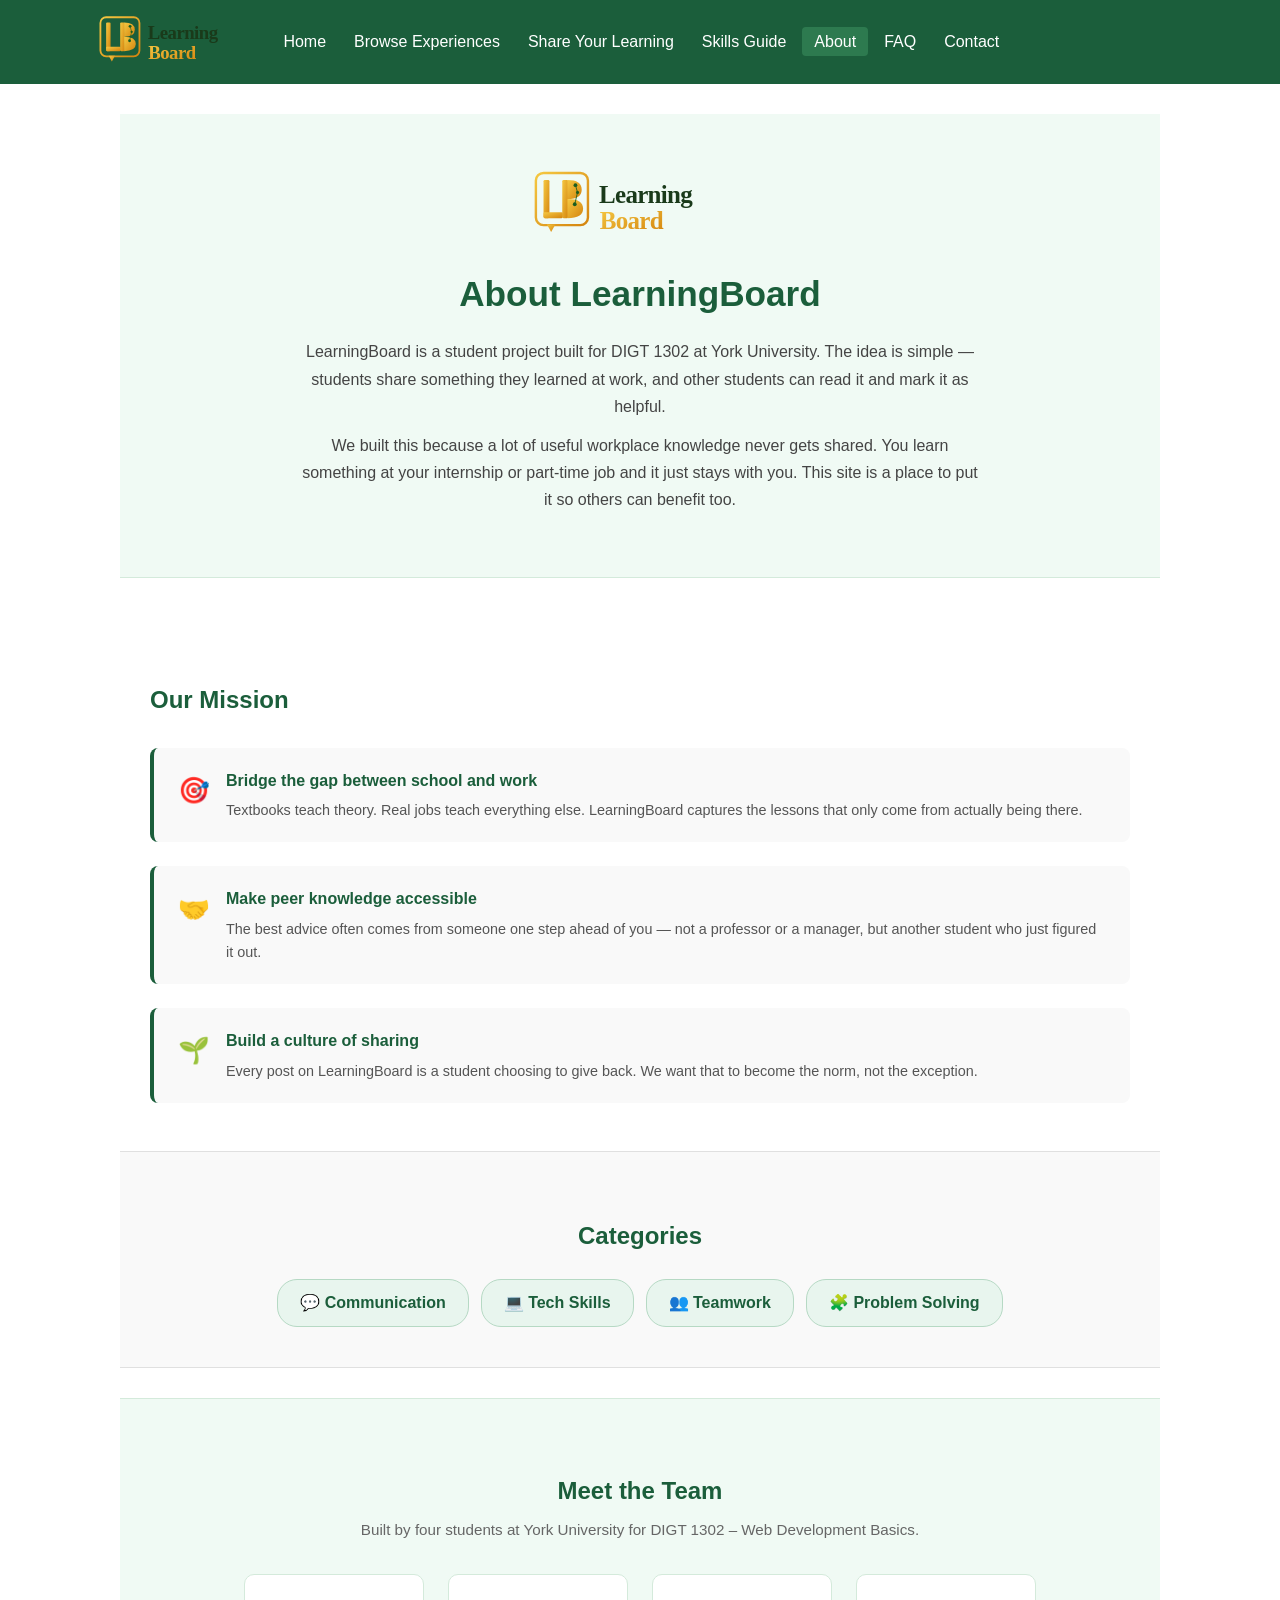
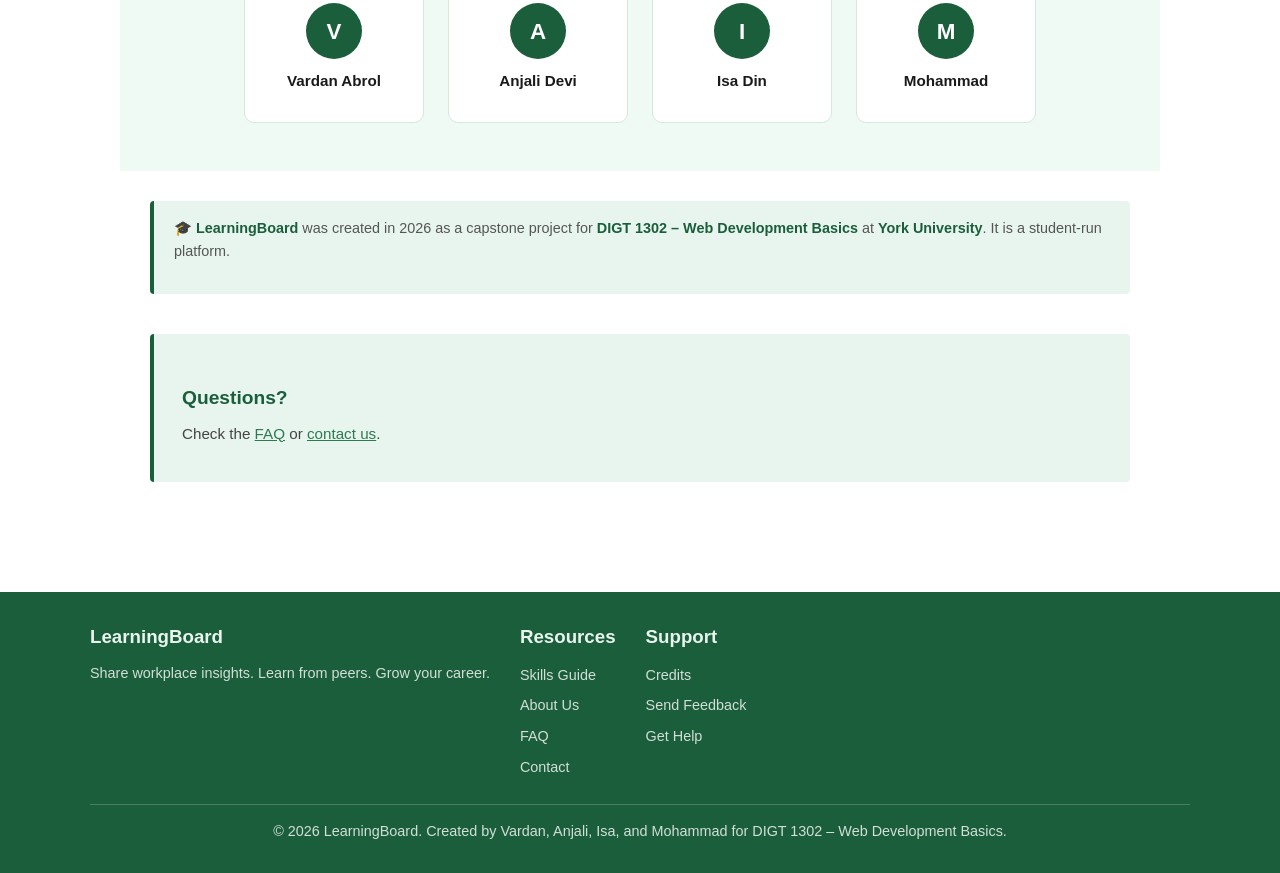
==== commit 8d6ca78f: "update the structure" ====
--- a/about.html
+++ b/about.html
@@ -122,11 +122,11 @@
     <footer>
         <div class="footer-columns">
             <div>
-                <h4>LearningBoard</h4>
+                <h3>LearningBoard</h3>
                 <p>Share workplace insights. Learn from peers. Grow your career.</p>
             </div>
             <div>
-                <h4>Resources</h4>
+                <h3>Resources</h3>
                 <ul>
                     <li><a href="skills-guide.html">Skills Guide</a></li>
                     <li><a href="about.html">About Us</a></li>
@@ -135,7 +135,7 @@
                 </ul>
             </div>
             <div>
-                <h4>Support</h4>
+                <h3>Support</h3>
                 <ul>
                     <li><a href="credits.html">Credits</a></li>
                     <li><a href="contact.html">Send Feedback</a></li>
--- a/css/styles.css
+++ b/css/styles.css
@@ -348,7 +348,7 @@
     border-bottom: 1px solid rgba(255, 255, 255, 0.2);
 }
 
-footer h4 {
+footer h3 {
     margin-bottom: 10px;
     color: #e8f5ee;
 }
@@ -749,3 +749,145 @@
         box-sizing: border-box;
     }
 }
+
+/* ===== Phase 2: Browse and Credits page styling ===== */
+
+/* Browse page article cards */
+.browse-page > section > article {
+    background-color: #ffffff;
+    border: 1px solid #d9e8df;
+    border-radius: 10px;
+    padding: 22px;
+    margin-bottom: 20px;
+    box-shadow: 0 3px 12px rgba(27, 94, 59, 0.08);
+    transition: transform 0.2s, box-shadow 0.2s;
+}
+
+.browse-page > section > article:hover {
+    transform: translateY(-3px);
+    box-shadow: 0 6px 18px rgba(27, 94, 59, 0.14);
+}
+
+.browse-page > section > article h3 {
+    color: #1b5e3b;
+    margin-top: 0;
+    margin-bottom: 10px;
+}
+
+.browse-page > section > article p strong {
+    color: #1b5e3b;
+}
+
+.browse-page > section > article a {
+    font-weight: bold;
+}
+
+/* Browse category list */
+.browse-page section:nth-of-type(2) ul {
+    display: grid;
+    grid-template-columns: repeat(2, 1fr);
+    gap: 14px;
+    margin-left: 0;
+    list-style: none;
+}
+
+.browse-page section:nth-of-type(2) li {
+    background-color: #e8f5ee;
+    border-left: 4px solid #1b5e3b;
+    border-radius: 6px;
+    padding: 14px 16px;
+}
+
+/* Tables for browse and credits pages */
+.browse-page table,
+.credits-page table {
+    width: 100%;
+    border-collapse: collapse;
+    margin: 18px 0 25px;
+    background-color: #ffffff;
+    border: 1px solid #d9e8df;
+    border-radius: 8px;
+    overflow: hidden;
+    box-shadow: 0 3px 12px rgba(27, 94, 59, 0.08);
+}
+
+.browse-page caption,
+.credits-page caption {
+    caption-side: top;
+    text-align: left;
+    font-weight: bold;
+    color: #1b5e3b;
+    margin-bottom: 8px;
+}
+
+.browse-page thead,
+.credits-page thead {
+    background-color: #1b5e3b;
+    color: #ffffff;
+}
+
+.browse-page th,
+.browse-page td,
+.credits-page th,
+.credits-page td {
+    padding: 12px 14px;
+    border-bottom: 1px solid #e8f5ee;
+    text-align: left;
+    vertical-align: top;
+}
+
+.browse-page tbody tr:nth-child(even),
+.credits-page tbody tr:nth-child(even) {
+    background-color: #f7fbf8;
+}
+
+.browse-page tbody tr:hover,
+.credits-page tbody tr:hover {
+    background-color: #e8f5ee;
+}
+
+/* Credits page card layout */
+.credits-page section,
+.credits-page aside {
+    background-color: #ffffff;
+    border: 1px solid #d9e8df;
+    border-radius: 10px;
+    padding: 22px;
+    margin-bottom: 24px;
+    box-shadow: 0 3px 12px rgba(27, 94, 59, 0.08);
+}
+
+.credits-page section h2,
+.credits-page aside h2 {
+    margin-top: 0;
+    padding-bottom: 8px;
+    border-bottom: 2px solid #e8f5ee;
+}
+
+/* Responsive updates for browse and credits pages */
+@media (max-width: 768px) {
+    .browse-page section:nth-of-type(2) ul {
+        grid-template-columns: 1fr;
+    }
+
+    .browse-page table,
+    .credits-page table {
+        display: block;
+        overflow-x: auto;
+        white-space: nowrap;
+    }
+
+    .browse-page th,
+    .browse-page td,
+    .credits-page th,
+    .credits-page td {
+        padding: 10px;
+        font-size: 0.9rem;
+    }
+
+    .browse-page > section > article,
+    .credits-page section,
+    .credits-page aside {
+        padding: 16px;
+    }
+}
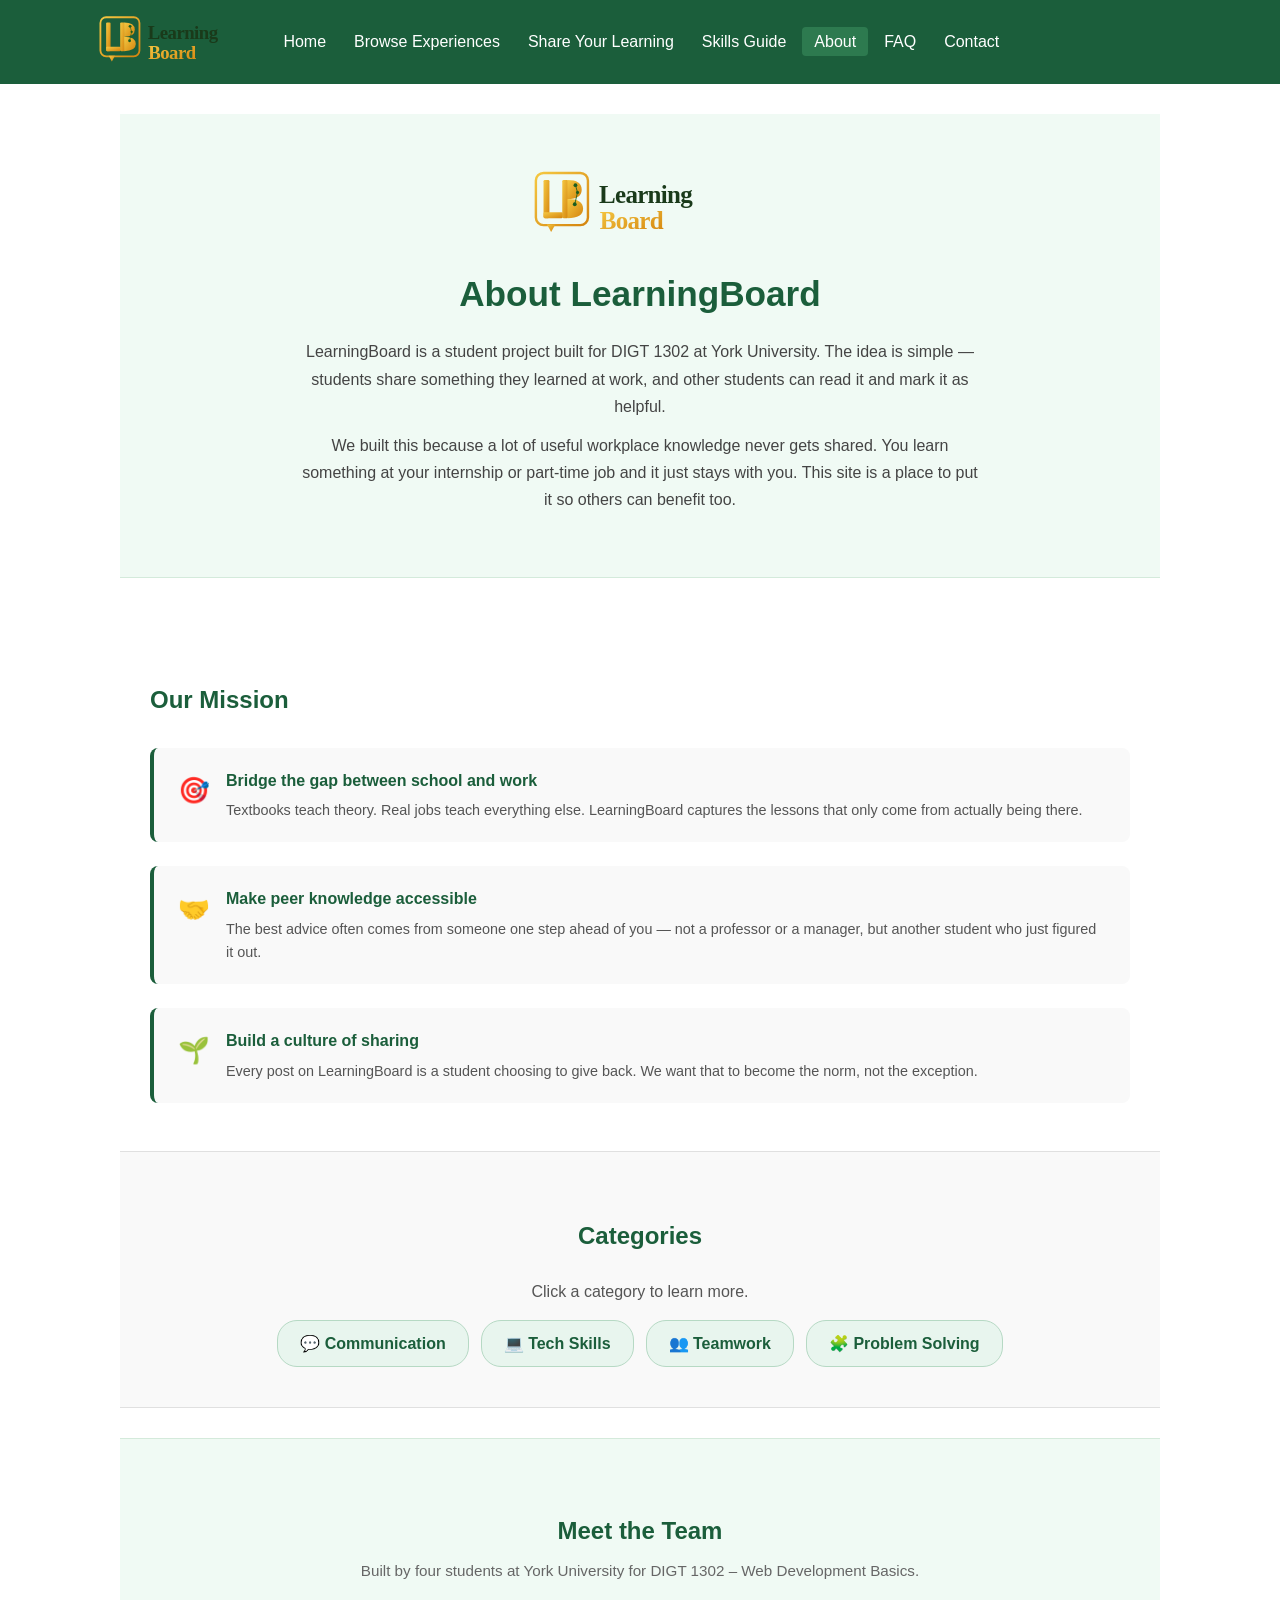
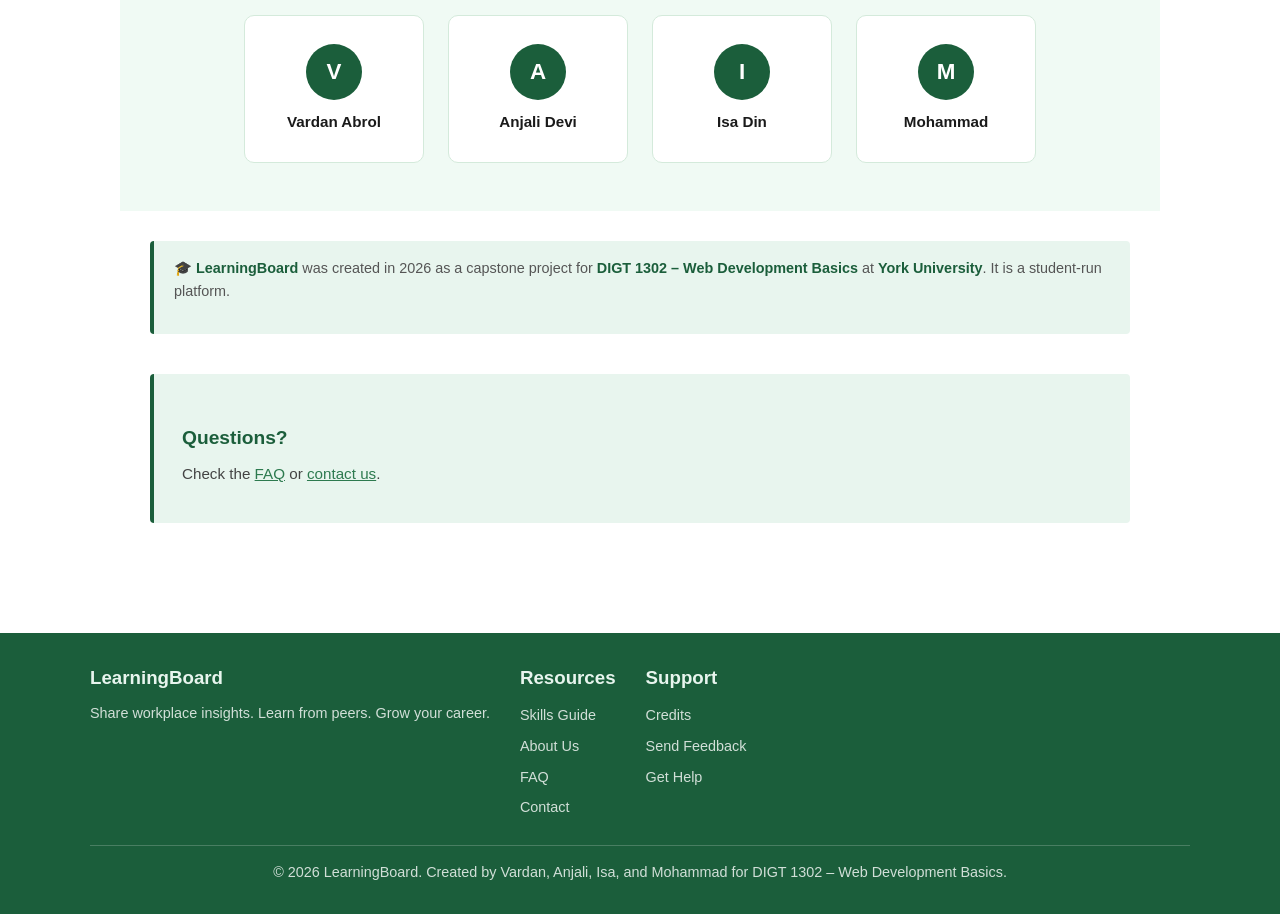
==== commit a24011eb: "Phase 3: category pills, back to top, footer year, fix credits header" ====
--- a/about.html
+++ b/about.html
@@ -73,12 +73,14 @@
 
         <section class="categories-section">
             <h2>Categories</h2>
+            <p>Click a category to learn more.</p>
             <ul class="category-pills">
-                <li>💬 Communication</li>
-                <li>💻 Tech Skills</li>
-                <li>👥 Teamwork</li>
-                <li>🧩 Problem Solving</li>
+                <li data-category="communication">💬 Communication</li>
+                <li data-category="tech">💻 Tech Skills</li>
+                <li data-category="teamwork">👥 Teamwork</li>
+                <li data-category="problem-solving">🧩 Problem Solving</li>
             </ul>
+            <div id="category-info"></div>
         </section>
 
         <section class="team-section">
@@ -104,11 +106,11 @@
             </div>
         </section>
 
-        <section class="university-note">
+        <div class="university-note">
             <div class="university-callout">
                 <p>🎓 <strong>LearningBoard</strong> was created in 2026 as a capstone project for <strong>DIGT 1302 – Web Development Basics</strong> at <strong>York University</strong>. It is a student-run platform.</p>
             </div>
-        </section>
+        </div>
 
         <section class="cta-banner">
             <div class="cta-banner-inner">
@@ -144,7 +146,7 @@
             </div>
         </div>
         <div class="footer-bottom">
-            <p>&copy; 2026 LearningBoard. Created by Vardan, Anjali, Isa, and Mohammad for DIGT 1302 – Web Development Basics.</p>
+            <p>&copy; <span class="footer-year">2026</span> LearningBoard. Created by Vardan, Anjali, Isa, and Mohammad for DIGT 1302 – Web Development Basics.</p>
         </div>
     </footer>
 
--- a/css/styles.css
+++ b/css/styles.css
@@ -253,7 +253,6 @@
     margin: 0;
     display: -webkit-box;
     -webkit-line-clamp: 4;
-    line-clamp: 4;
     -webkit-box-orient: vertical;
     overflow: hidden;
 }
@@ -384,6 +383,7 @@
     color: rgba(255, 255, 255, 0.6);
 }
 
+/* ===== BUTTONS ===== */
 .btn-primary {
     display: inline-block;
     background-color: #1b5e3b;
@@ -426,6 +426,7 @@
     text-decoration: none !important;
 }
 
+/* ===== FORMS ===== */
 fieldset {
     border: 1px solid #c8dfd0;
     border-radius: 8px;
@@ -543,6 +544,35 @@
     margin-bottom: 15px;
 }
 
+/* ===== ABOUT PAGE ===== */
+.about-logo {
+    display: block;
+    width: 80px;
+    height: 80px;
+    margin-bottom: 20px;
+    border-radius: 8px;
+}
+
+.about-categories,
+.category-pills {
+    list-style: none;
+    margin-left: 0;
+    display: flex;
+    flex-wrap: wrap;
+    gap: 12px;
+    padding: 0;
+}
+
+.about-categories li,
+.category-pills li {
+    background-color: #e8f5ee;
+    color: #1b5e3b;
+    padding: 8px 18px;
+    border-radius: 20px;
+    font-weight: bold;
+    border: 1px solid #2d7a4f;
+    margin-bottom: 0;
+}
 
 .faq-section {
     max-width: 1100px;
@@ -598,6 +628,7 @@
     border-bottom: none;
 }
 
+/* ===== SKILLS GUIDE ===== */
 .skills-layout {
     display: flex;
     gap: 40px;
@@ -685,6 +716,39 @@
     margin-top: 0;
 }
 
+/* Form validation states */
+.form-group input.invalid,
+.form-group textarea.invalid,
+.form-group select.invalid {
+    border-color: #c0392b;
+    box-shadow: 0 0 0 3px rgba(192, 57, 43, 0.12);
+}
+
+.form-group input.valid,
+.form-group textarea.valid,
+.form-group select.valid {
+    border-color: #1b5e3b;
+}
+
+.field-error {
+    display: block;
+    color: #c0392b;
+    font-size: 0.82rem;
+    margin-top: 4px;
+}
+
+.form-success {
+    background-color: #e8f5ee;
+    border: 1px solid #1b5e3b;
+    color: #1b5e3b;
+    padding: 15px 20px;
+    border-radius: 6px;
+    margin-top: 20px;
+    font-weight: bold;
+    font-size: 1rem;
+}
+
+
 /* Mobile responsive */
 @media (max-width: 768px) {
 
@@ -750,28 +814,36 @@
     }
 }
 
-/* ===== Phase 2: Browse and Credits page styling ===== */
-
-/* Browse page article cards */
+/* Browse page article cards styled to match home page posts */
 .browse-page > section > article {
-    background-color: #ffffff;
-    border: 1px solid #d9e8df;
-    border-radius: 10px;
-    padding: 22px;
+    background: white;
+    border: 1px solid #e0e0e0;
+    border-radius: 8px;
+    padding: 20px;
     margin-bottom: 20px;
-    box-shadow: 0 3px 12px rgba(27, 94, 59, 0.08);
-    transition: transform 0.2s, box-shadow 0.2s;
+    display: flex;
+    flex-direction: column;
+    gap: 14px;
+    transition: box-shadow 0.2s, border-color 0.2s;
 }
 
 .browse-page > section > article:hover {
-    transform: translateY(-3px);
-    box-shadow: 0 6px 18px rgba(27, 94, 59, 0.14);
+    box-shadow: 0 4px 16px rgba(27, 94, 59, 0.1);
+    border-color: #1b5e3b;
 }
 
 .browse-page > section > article h3 {
-    color: #1b5e3b;
-    margin-top: 0;
-    margin-bottom: 10px;
+    font-size: 1rem;
+    color: #1b5e3b;
+    line-height: 1.4;
+    margin: 0;
+}
+
+.browse-page > section > article p {
+    font-size: 0.88rem;
+    color: #555;
+    line-height: 1.6;
+    margin: 0;
 }
 
 .browse-page > section > article p strong {
@@ -891,3 +963,22 @@
         padding: 16px;
     }
 }
+
+/* Back to top button */
+#back-to-top {
+    display: none;
+    position: fixed;
+    bottom: 30px;
+    right: 30px;
+    background-color: #1b5e3b;
+    color: white;
+    border: none;
+    padding: 10px 14px;
+    border-radius: 4px;
+    cursor: pointer;
+    font-size: 1rem;
+}
+
+#back-to-top:hover {
+    background-color: #2d7a4f;
+}
--- a/css/about.css
+++ b/css/about.css
@@ -189,3 +189,24 @@
 .university-callout strong {
     color: #1b5e3b;
 }
+
+/* Category pills interactive */
+.category-pills li {
+    cursor: pointer;
+}
+
+.category-pills li.active {
+    background-color: #1b5e3b;
+    color: white;
+}
+
+#category-info {
+    display: none;
+    background-color: #e8f5ee;
+    border-left: 4px solid #1b5e3b;
+    border-radius: 4px;
+    padding: 14px 18px;
+    margin-top: 15px;
+    color: #333;
+    font-size: 0.95rem;
+}
